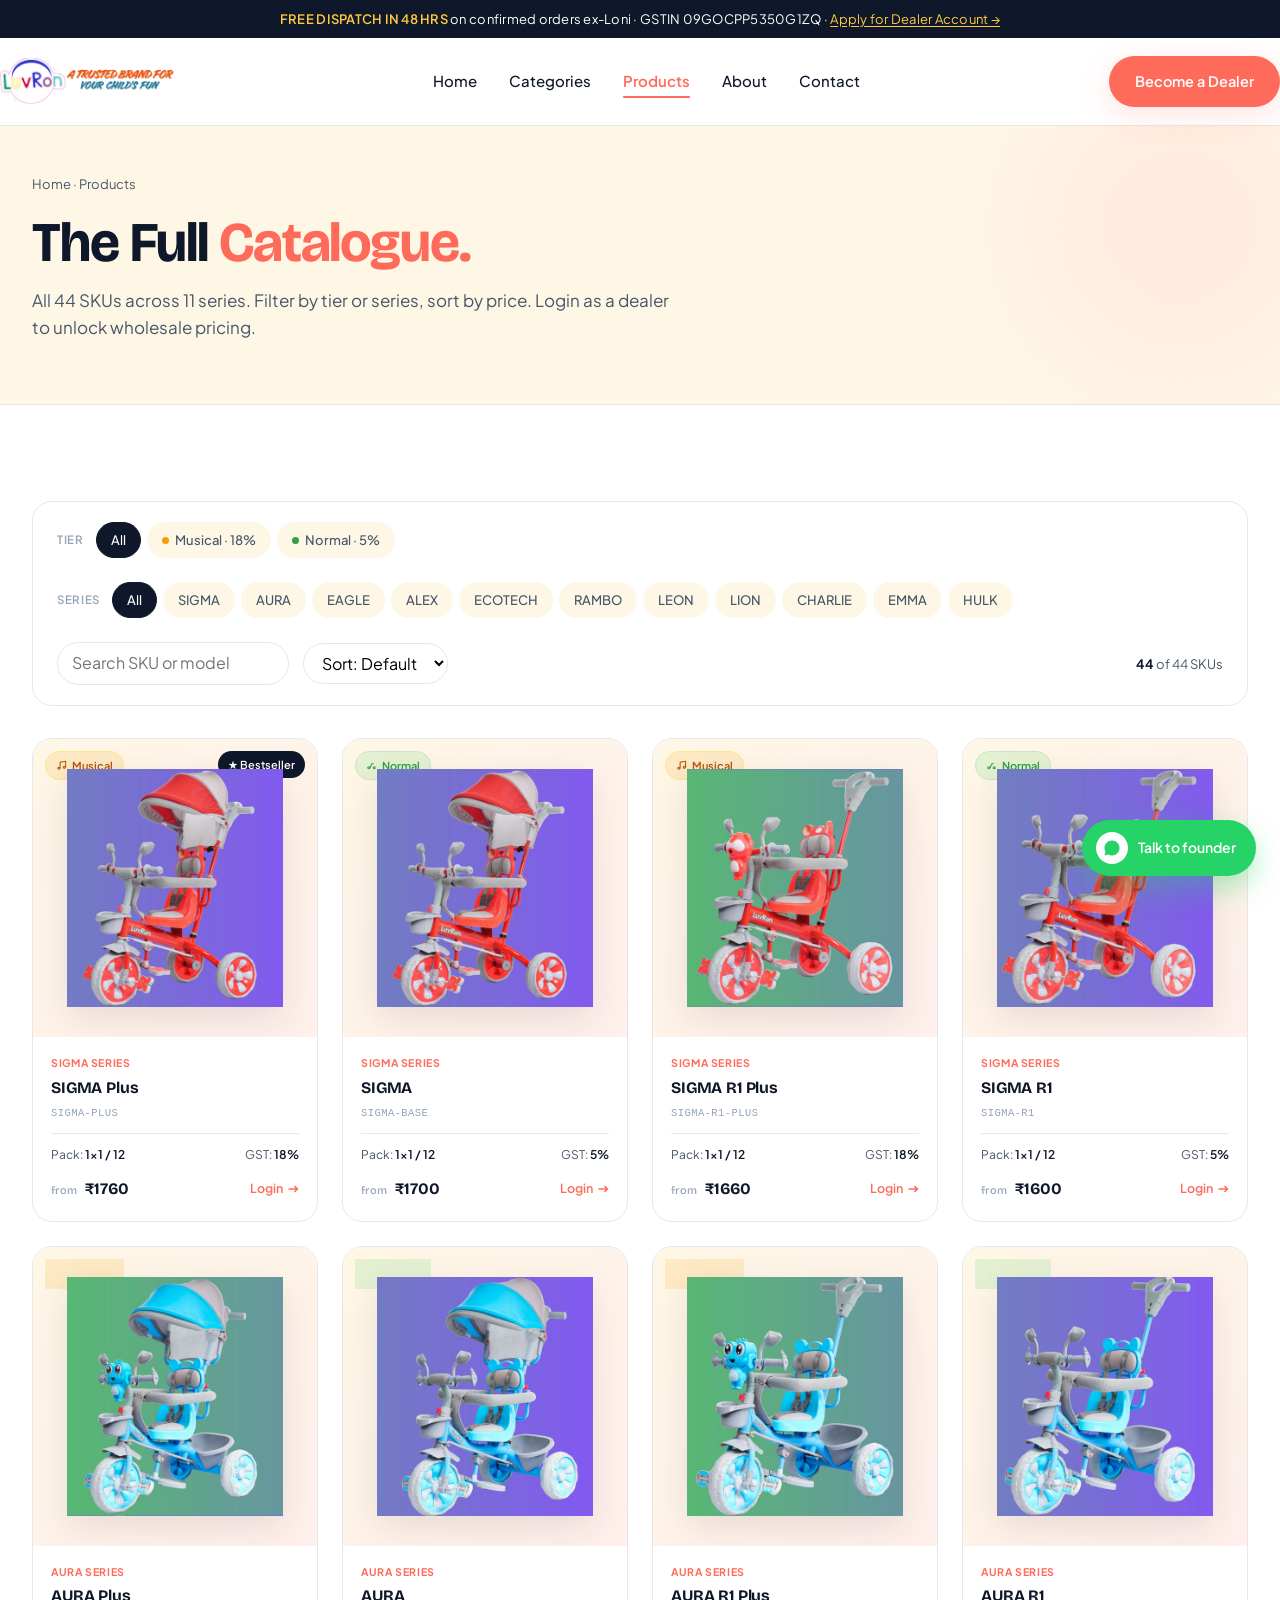
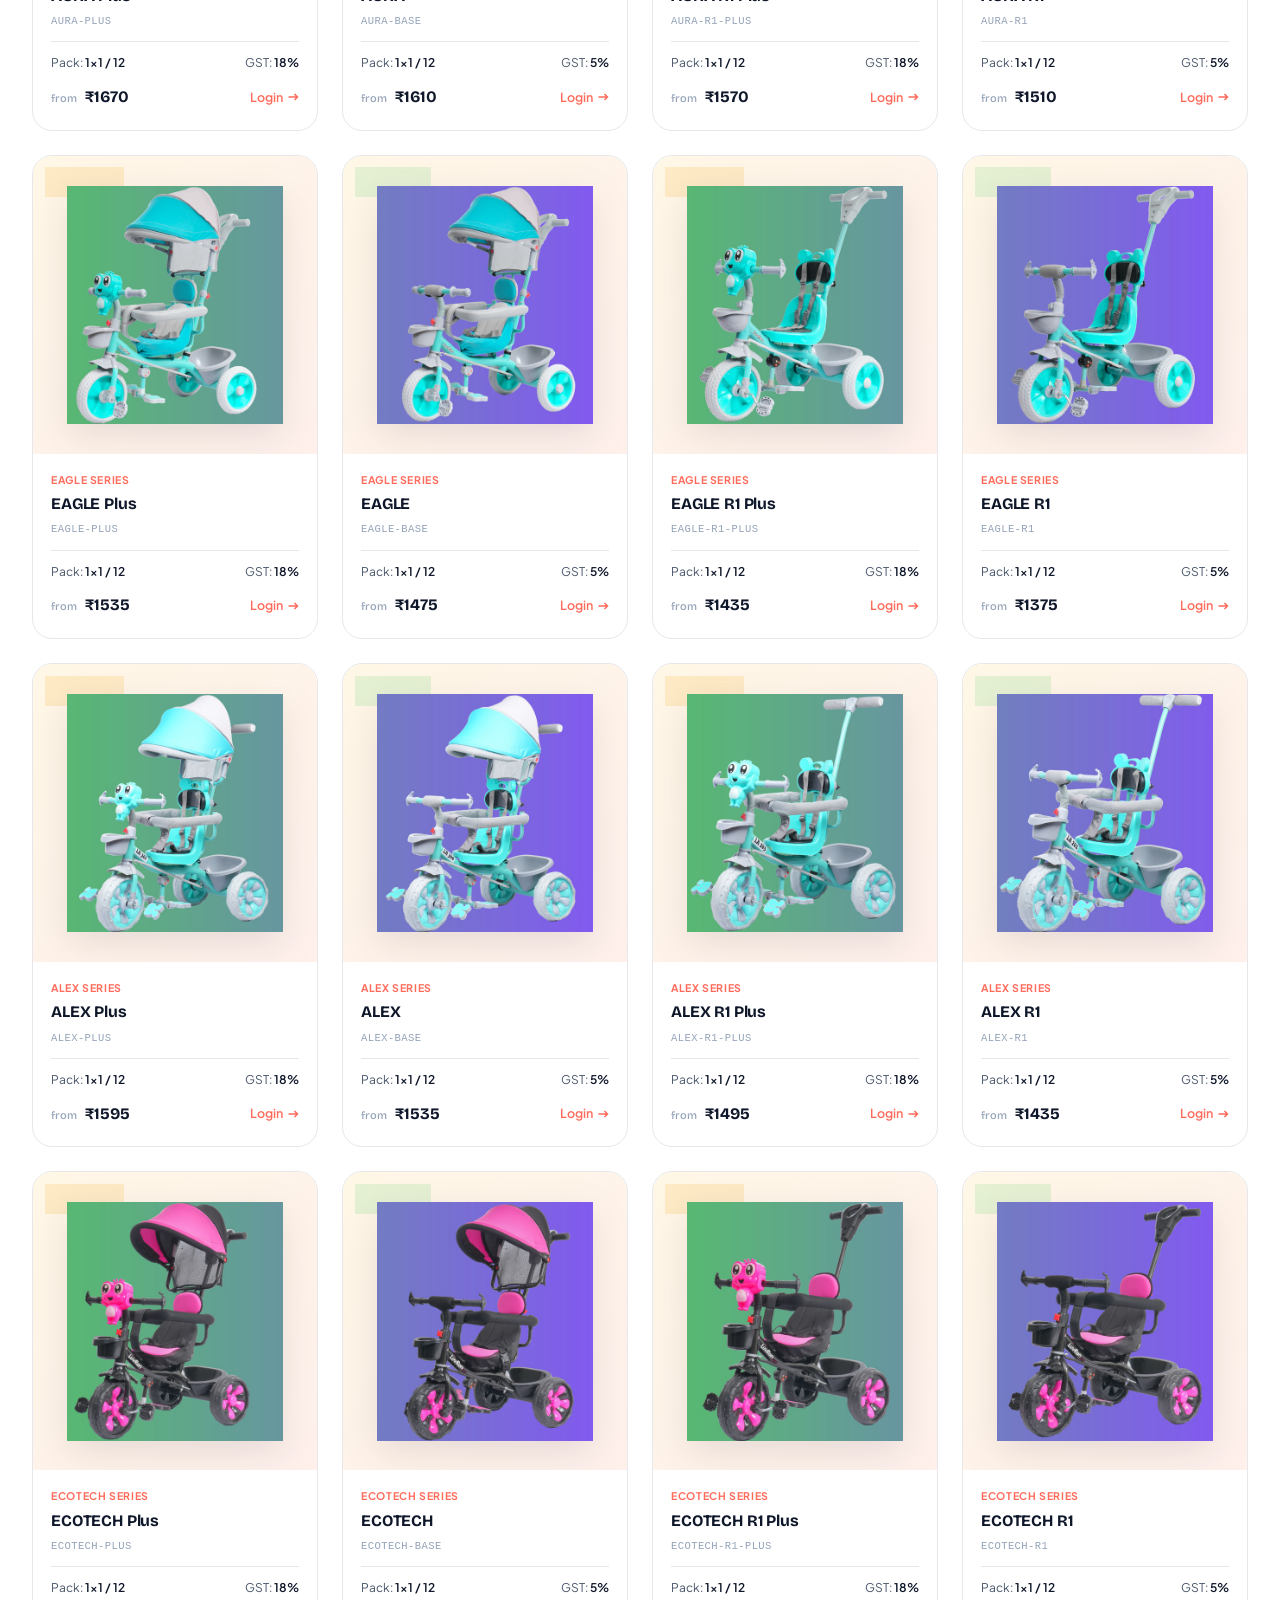
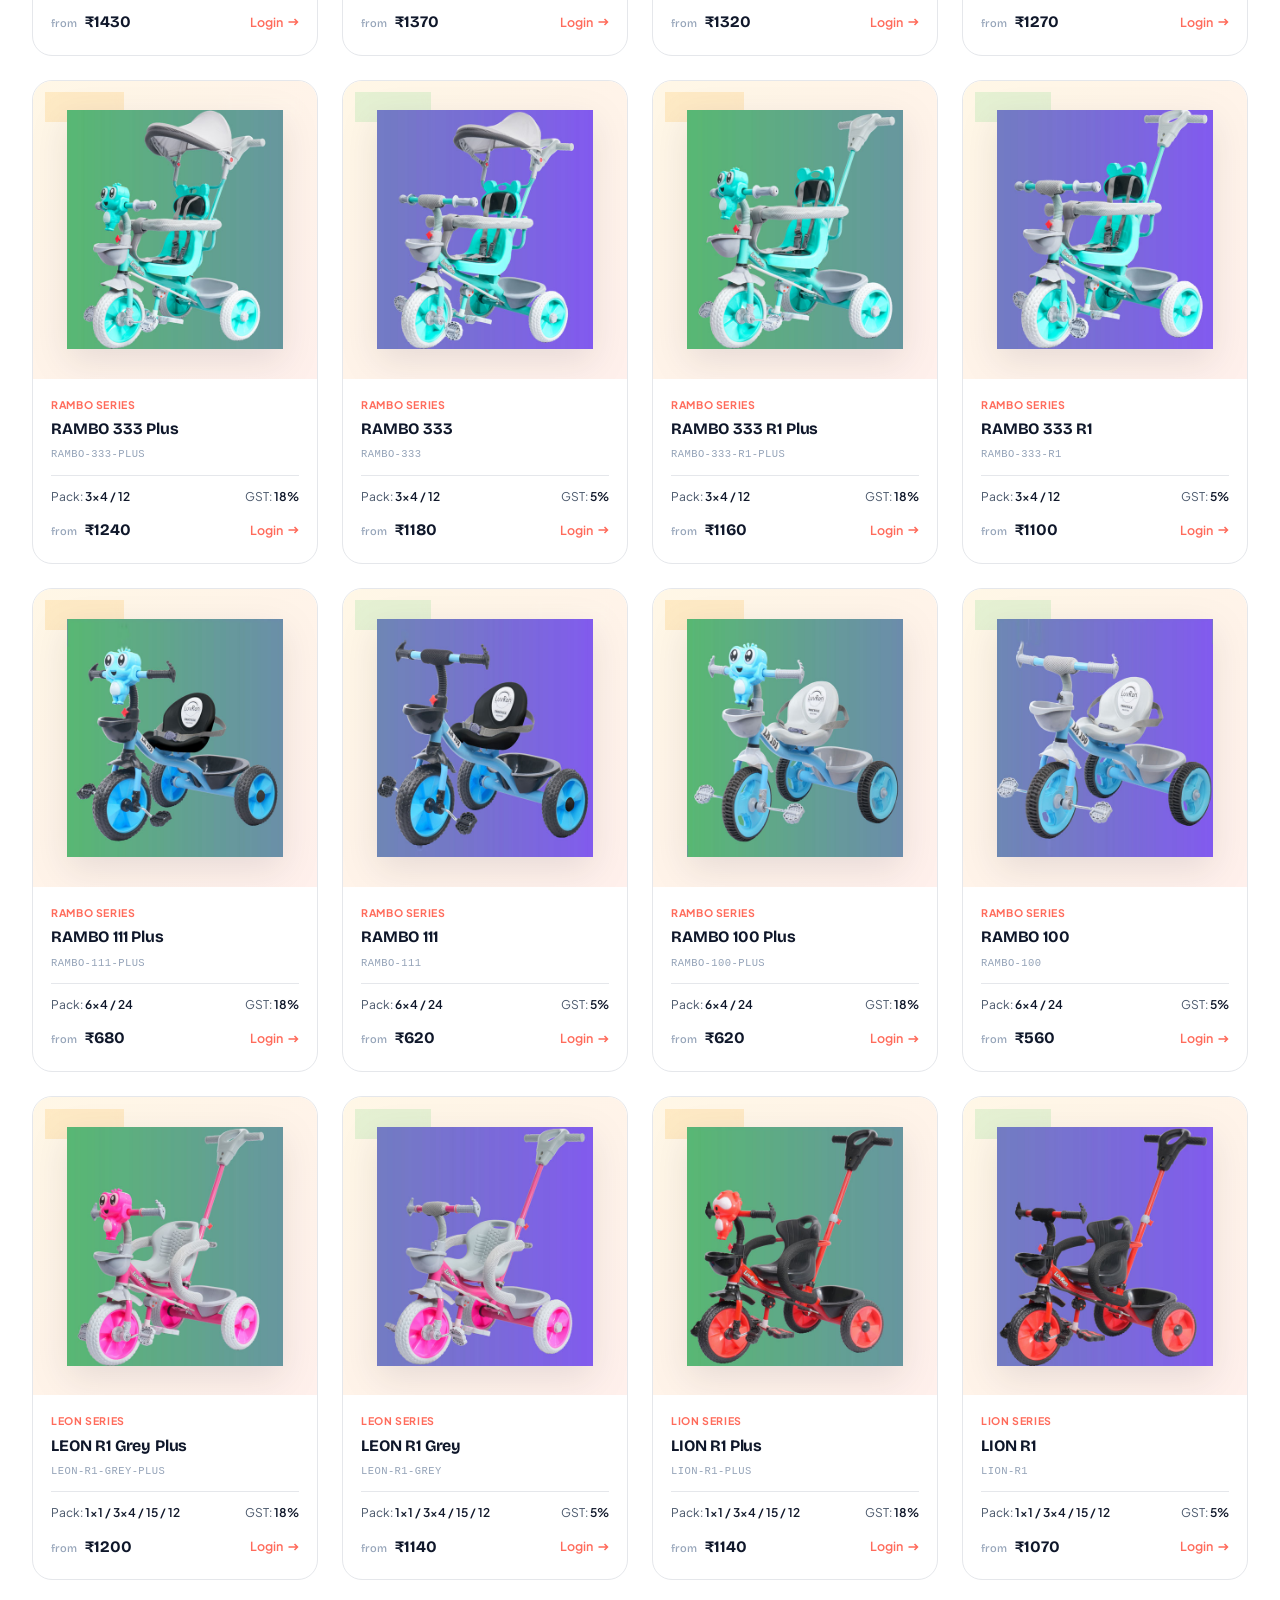
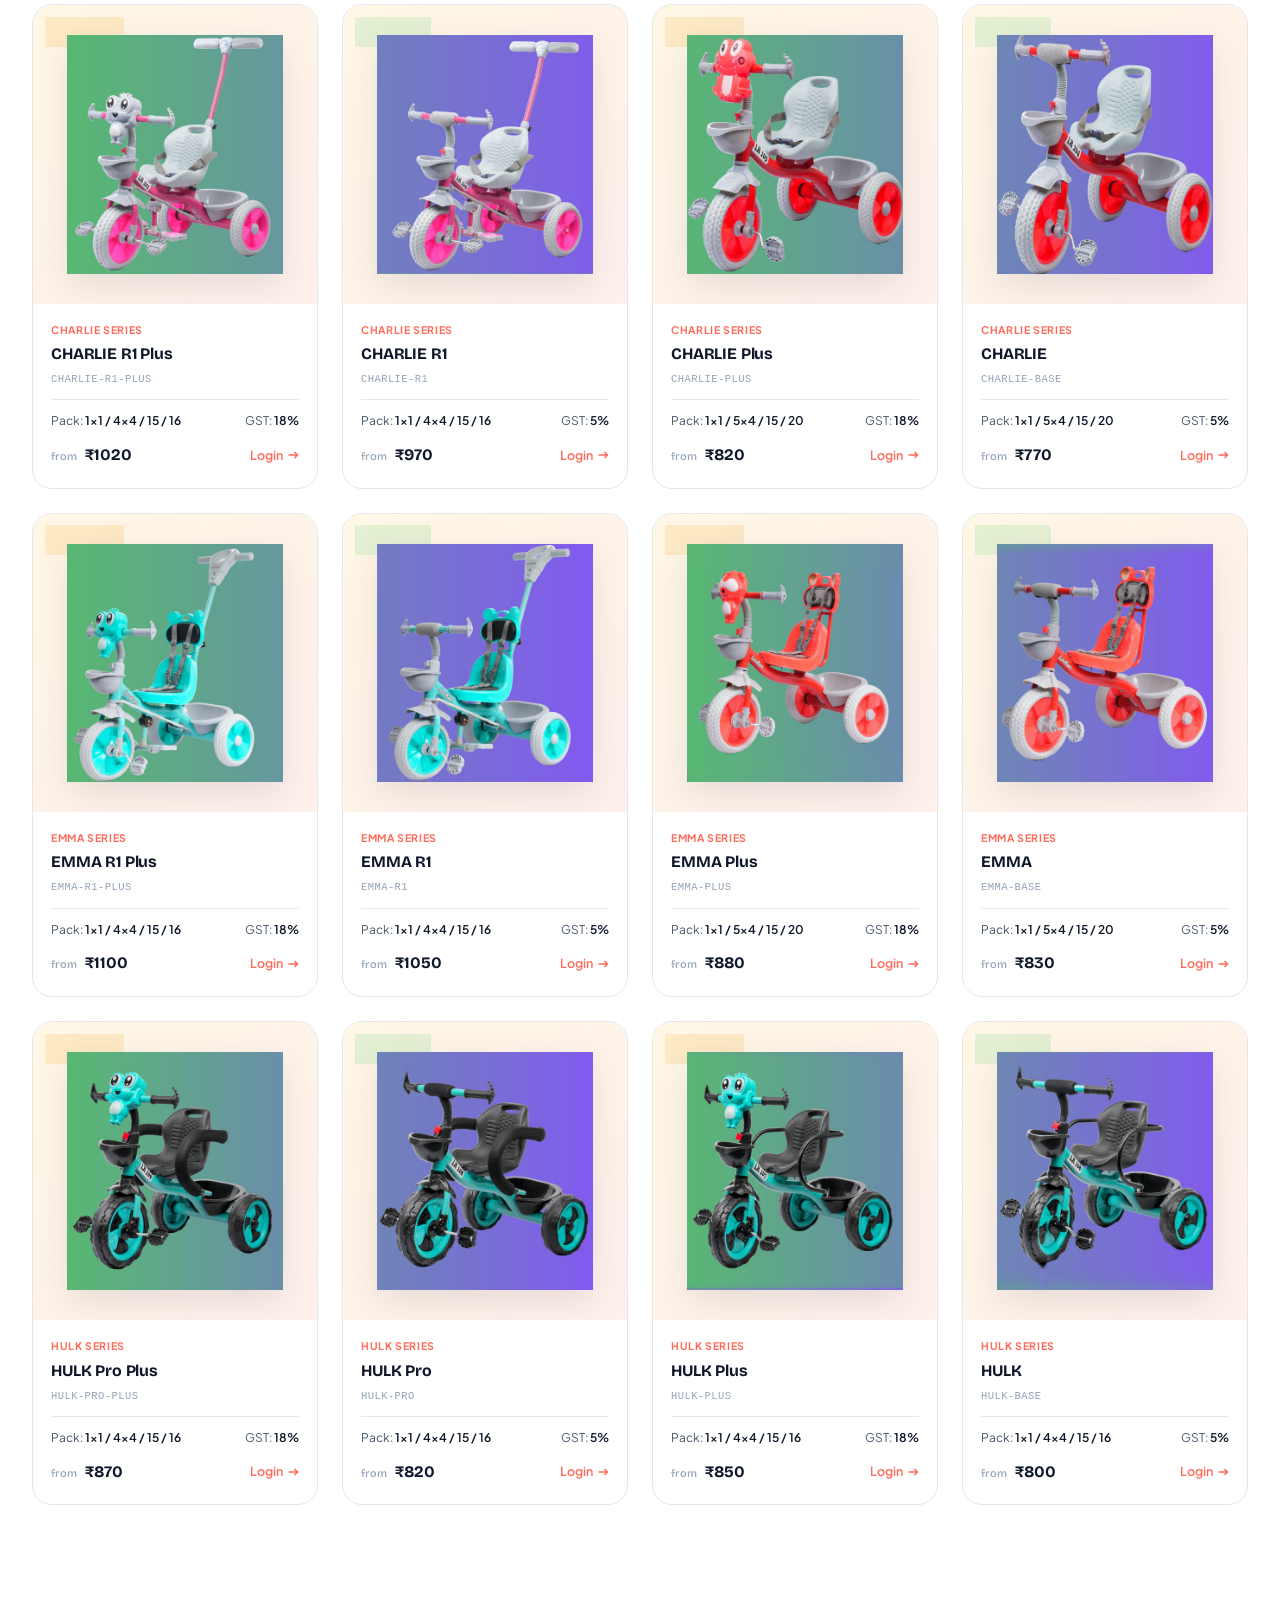
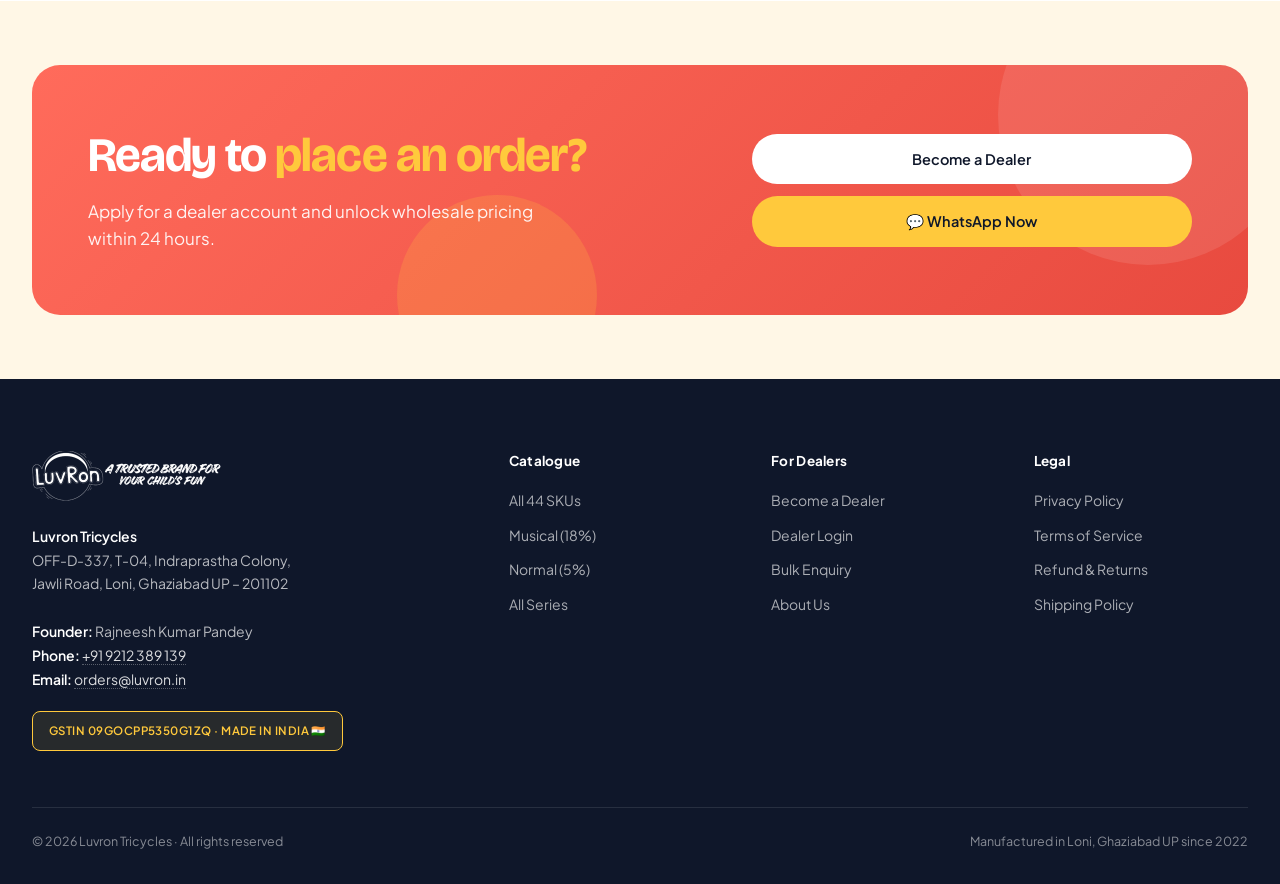
==== docs/products.html @ 491c1505 "Multi-page modern ecommerce redesign inspired by competitor benchmarks - Pivot from editorial trade-" ====
<!DOCTYPE html>
<html lang="en">
<head>
<meta charset="UTF-8">
<meta name="viewport" content="width=device-width, initial-scale=1.0">
<title>Products · 44 SKUs · Luvron Tricycles Wholesale Catalogue</title>
<meta name="description" content="Browse Luvron's full catalogue of 44 kids tricycle SKUs across 11 series. Filter by Musical (18% GST) or Normal (5% GST). MOQ 1 master carton.">
<meta name="theme-color" content="#ff6b5b">
<link rel="icon" type="image/png" href="favicon.png">
<link rel="stylesheet" href="styles.css">
</head>
<body>

<div class="announce">
    <strong>FREE DISPATCH IN 48 HRS</strong> on confirmed orders ex-Loni · GSTIN 09GOCPP5350G1ZQ · <a href="contact.html">Apply for Dealer Account →</a>
</div>

<header class="site-header">
    <div class="wrap header-row">
        <a href="index.html" class="logo-link"><img src="logo.png" alt="LuvRon"></a>
        <nav class="site-nav" id="nav">
            <ul>
                <li><a href="index.html">Home</a></li>
                <li><a href="categories.html">Categories</a></li>
                <li><a href="products.html" class="active">Products</a></li>
                <li><a href="about.html">About</a></li>
                <li><a href="contact.html">Contact</a></li>
            </ul>
        </nav>
        <a href="contact.html" class="btn btn-primary header-cta">Become a Dealer</a>
        <button class="mobile-toggle" aria-label="Menu" id="mobile-toggle-btn">
            <svg viewBox="0 0 16 16" fill="none" stroke="currentColor" stroke-width="2"><path d="M2 4h12M2 8h12M2 12h12"/></svg>
        </button>
    </div>
</header>

<section class="hero-slim">
    <div class="wrap">
        <div class="breadcrumb"><a href="index.html">Home</a> · <span>Products</span></div>
        <h1 class="display">The Full <span class="accent">Catalogue.</span></h1>
        <p class="lead">All 44 SKUs across 11 series. Filter by tier or series, sort by price. Login as a dealer to unlock wholesale pricing.</p>
    </div>
</section>

<section class="section">
    <div class="wrap">
        <div class="filter-bar">
            <div class="filter-group">
                <span class="label">Tier</span>
                <button class="chip" data-tier="all">All</button>
                <button class="chip musical-filter" data-tier="musical"><span class="dot"></span>Musical · 18%</button>
                <button class="chip normal-filter" data-tier="normal"><span class="dot"></span>Normal · 5%</button>
            </div>

            <div class="filter-group">
                <span class="label">Series</span>
                <button class="chip" data-series="all">All</button>
                <button class="chip" data-series="SIGMA">SIGMA</button>
                <button class="chip" data-series="AURA">AURA</button>
                <button class="chip" data-series="EAGLE">EAGLE</button>
                <button class="chip" data-series="ALEX">ALEX</button>
                <button class="chip" data-series="ECOTECH">ECOTECH</button>
                <button class="chip" data-series="RAMBO">RAMBO</button>
                <button class="chip" data-series="LEON">LEON</button>
                <button class="chip" data-series="LION">LION</button>
                <button class="chip" data-series="CHARLIE">CHARLIE</button>
                <button class="chip" data-series="EMMA">EMMA</button>
                <button class="chip" data-series="HULK">HULK</button>
            </div>

            <div class="filter-group" style="gap: 14px;">
                <input type="search" id="search-input" placeholder="Search SKU or model" style="padding: 8px 14px; border: 1.5px solid var(--line); border-radius: 999px; font: inherit; min-width: 200px;">
                <select id="sort-by" style="padding: 8px 14px; border: 1.5px solid var(--line); border-radius: 999px; font: inherit; background: var(--white);">
                    <option value="default">Sort: Default</option>
                    <option value="price-low">Price ↑</option>
                    <option value="price-high">Price ↓</option>
                    <option value="name">Name A–Z</option>
                </select>
            </div>

            <div class="results-info"><strong id="result-count">44</strong> of 44 SKUs</div>
        </div>

        <div class="prod-grid" id="prod-grid"></div>
    </div>
</section>

<section class="section bg-cream compact">
    <div class="wrap">
        <div class="cta-banner">
            <div class="cta-banner-grid">
                <div>
                    <h2 class="display">Ready to <span class="accent">place an order?</span></h2>
                    <p>Apply for a dealer account and unlock wholesale pricing within 24 hours.</p>
                </div>
                <div class="actions">
                    <a href="contact.html" class="btn btn-light">Become a Dealer</a>
                    <a href="https://wa.me/919212389139" class="btn btn-yellow" target="_blank">💬 WhatsApp Now</a>
                </div>
            </div>
        </div>
    </div>
</section>

<footer class="site-footer">
    <div class="wrap">
        <div class="footer-grid">
            <div class="footer-brand">
                <img src="logo.png" alt="LuvRon">
                <p class="nap">
                    <strong>Luvron Tricycles</strong><br>
                    OFF-D-337, T-04, Indraprastha Colony,<br>
                    Jawli Road, Loni, Ghaziabad UP – 201102<br><br>
                    <strong>Founder:</strong> Rajneesh Kumar Pandey<br>
                    <strong>Phone:</strong> <a href="tel:+919212389139">+91 9212 389 139</a><br>
                    <strong>Email:</strong> <a href="mailto:orders@luvron.in">orders@luvron.in</a>
                </p>
                <div class="footer-stamp">GSTIN 09GOCPP5350G1ZQ · MADE IN INDIA 🇮🇳</div>
            </div>
            <div class="footer-col">
                <h4>Catalogue</h4>
                <ul>
                    <li><a href="products.html">All 44 SKUs</a></li>
                    <li><a href="products.html?tier=musical">Musical (18%)</a></li>
                    <li><a href="products.html?tier=normal">Normal (5%)</a></li>
                    <li><a href="categories.html">All Series</a></li>
                </ul>
            </div>
            <div class="footer-col">
                <h4>For Dealers</h4>
                <ul>
                    <li><a href="contact.html">Become a Dealer</a></li>
                    <li><a href="#">Dealer Login</a></li>
                    <li><a href="contact.html">Bulk Enquiry</a></li>
                    <li><a href="about.html">About Us</a></li>
                </ul>
            </div>
            <div class="footer-col">
                <h4>Legal</h4>
                <ul>
                    <li><a href="#">Privacy Policy</a></li>
                    <li><a href="#">Terms of Service</a></li>
                    <li><a href="#">Refund &amp; Returns</a></li>
                    <li><a href="#">Shipping Policy</a></li>
                </ul>
            </div>
        </div>
        <div class="colophon">
            <span>© 2026 Luvron Tricycles · All rights reserved</span>
            <span>Manufactured in Loni, Ghaziabad UP since 2022</span>
        </div>
    </div>
</footer>

<a class="wa-float" href="https://wa.me/919212389139" target="_blank">
    <span class="ico"><svg viewBox="0 0 24 24"><path d="M17.5 14.4c-.3-.1-1.8-.9-2-1-.3-.1-.5-.1-.7.1-.2.3-.8 1-.9 1.2-.2.2-.3.2-.6.1-.3-.1-1.3-.5-2.4-1.5-.9-.8-1.5-1.8-1.7-2-.2-.3 0-.5.1-.6.1-.1.3-.4.5-.5.1-.2.2-.3.3-.5.1-.2 0-.4 0-.5-.1-.1-.7-1.6-.9-2.2-.2-.6-.5-.5-.7-.5h-.6c-.2 0-.5.1-.8.4s-1 1-1 2.5 1.1 2.9 1.2 3.1c.1.2 2.1 3.2 5.1 4.5.7.3 1.3.5 1.7.6.7.2 1.4.2 1.9.1.6-.1 1.8-.7 2-1.4.2-.7.2-1.3.2-1.4-.1-.1-.3-.2-.6-.4zM12 2C6.5 2 2 6.5 2 12c0 1.8.5 3.5 1.3 5L2 22l5-1.3c1.5.8 3.2 1.3 5 1.3 5.5 0 10-4.5 10-10S17.5 2 12 2z"/></svg></span>
    <span class="txt">Talk to founder</span>
</a>

<template id="icon-music">
    <svg viewBox="0 0 24 24" fill="none" stroke="currentColor" stroke-width="2.2" stroke-linecap="round"><path d="M9 18V5l12-2v13"/><circle cx="6" cy="18" r="2.2"/><circle cx="18" cy="16" r="2.2"/></svg>
</template>
<template id="icon-leaf">
    <svg viewBox="0 0 24 24" fill="none" stroke="currentColor" stroke-width="2.2" stroke-linecap="round" stroke-linejoin="round"><circle cx="6" cy="17" r="2.2"/><circle cx="18" cy="17" r="2.2"/><path d="M9 17l4-9h3"/></svg>
</template>
<template id="icon-arr">
    <svg viewBox="0 0 16 16" fill="none" stroke="currentColor" stroke-width="2"><path d="M2 8h12m-4-4l4 4-4 4"/></svg>
</template>

<script src="app.js"></script>

</body>
</html>
---- docs/styles.css ----
/* ============================================================
   LUVRON · Modern kids B2B ecommerce
   Clean whites, bright accent palette inspired by logo letters.
   Multi-page shared stylesheet.
   ============================================================ */

@import url('https://fonts.googleapis.com/css2?family=Bricolage+Grotesque:opsz,wght@12..96,300..800&family=Plus+Jakarta+Sans:wght@400;500;600;700;800&family=Caveat:wght@500;700&display=swap');

:root {
    /* Surfaces */
    --white:        #ffffff;
    --canvas:       #fdfaf6;
    --bg-cream:     #fff7e6;
    --bg-sky:       #eef5ff;
    --bg-mint:      #ecfdf5;
    --bg-peach:     #fff0ec;
    --bg-lavender:  #f3eeff;

    /* Brand — drawn from the multi-color logo letters */
    --coral:        #ff6b5b;
    --coral-deep:   #e84a3f;
    --coral-soft:   #ffd9d3;

    --sunshine:     #ffc93c;
    --sunshine-deep:#e0a91b;
    --sunshine-soft:#ffe9a8;

    --sky:          #4dabf7;
    --sky-deep:     #1c7ed6;
    --sky-soft:     #c7e2fb;

    --mint:         #51cf66;
    --mint-deep:    #2f9e44;
    --mint-soft:    #c3e8c8;

    --plum:         #9775fa;
    --plum-deep:    #7048e8;
    --plum-soft:    #ddd0fa;

    --marigold:     #f59e0b;
    --marigold-deep:#b45309;
    --marigold-soft:#fde68a;

    /* Ink */
    --ink:          #0f172a;
    --ink-soft:     #475569;
    --ink-faint:    #94a3b8;
    --ink-ghost:    #cbd5e1;

    --line:         #e5e7eb;
    --line-soft:    #f1f5f9;

    /* Effects */
    --shadow-1: 0 1px 2px rgba(15, 23, 42, 0.04), 0 2px 6px rgba(15, 23, 42, 0.04);
    --shadow-2: 0 6px 18px rgba(15, 23, 42, 0.06), 0 14px 36px rgba(15, 23, 42, 0.04);
    --shadow-3: 0 18px 48px rgba(15, 23, 42, 0.10), 0 4px 12px rgba(15, 23, 42, 0.06);
    --shadow-glow: 0 8px 30px rgba(255, 107, 91, 0.18);

    --radius-sm: 8px;
    --radius:    12px;
    --radius-lg: 20px;
    --radius-xl: 28px;

    --max-w: 1280px;
    --transition: cubic-bezier(.23, 1, .32, 1);
}

/* Reset */
*, *::before, *::after { box-sizing: border-box; margin: 0; padding: 0; }
html { scroll-behavior: smooth; -webkit-font-smoothing: antialiased; }
body {
    font-family: "Plus Jakarta Sans", -apple-system, BlinkMacSystemFont, sans-serif;
    color: var(--ink);
    background: var(--white);
    line-height: 1.55;
    overflow-x: hidden;
}
img { display: block; max-width: 100%; height: auto; }
a { color: inherit; text-decoration: none; }
button { font: inherit; cursor: pointer; background: none; border: 0; color: inherit; }
ul { list-style: none; }
.display { font-family: "Bricolage Grotesque", "Plus Jakarta Sans", sans-serif; font-variation-settings: "opsz" 96; line-height: 1.05; letter-spacing: -0.025em; }
.hand { font-family: "Caveat", cursive; }

.wrap { max-width: var(--max-w); margin: 0 auto; padding: 0 32px; }
@media (max-width: 720px) { .wrap { padding: 0 20px; } }

/* ============================================================
   ANNOUNCEMENT BAR
   ============================================================ */
.announce {
    background: var(--ink);
    color: var(--white);
    text-align: center;
    padding: 9px 16px;
    font-size: 13px;
    letter-spacing: 0.02em;
}
.announce strong { color: var(--sunshine); font-weight: 600; }
.announce a { color: var(--sunshine); text-decoration: underline; text-underline-offset: 2px; }

/* ============================================================
   HEADER + NAV
   ============================================================ */
.site-header {
    background: var(--white);
    position: sticky;
    top: 0;
    z-index: 50;
    border-bottom: 1px solid var(--line);
}
.header-row {
    display: flex;
    align-items: center;
    justify-content: space-between;
    gap: 32px;
    padding: 18px 0;
}
.logo-link { display: flex; align-items: center; flex-shrink: 0; }
.logo-link img { height: 46px; width: auto; }

.site-nav ul { display: flex; gap: 32px; align-items: center; }
.site-nav a {
    font-size: 15px;
    font-weight: 500;
    color: var(--ink);
    transition: color .2s var(--transition);
    position: relative;
    padding: 6px 0;
}
.site-nav a::after {
    content: "";
    position: absolute;
    left: 0; right: 0; bottom: -2px;
    height: 2px;
    background: var(--coral);
    transform: scaleX(0);
    transform-origin: left;
    transition: transform .25s var(--transition);
    border-radius: 2px;
}
.site-nav a:hover::after, .site-nav a.active::after { transform: scaleX(1); }
.site-nav a:hover { color: var(--coral); }
.site-nav a.active { color: var(--coral); font-weight: 600; }

.btn {
    display: inline-flex;
    align-items: center;
    justify-content: center;
    gap: 8px;
    padding: 12px 24px;
    border-radius: 999px;
    font-weight: 600;
    font-size: 14.5px;
    transition: all .2s var(--transition);
    border: 2px solid transparent;
    white-space: nowrap;
}
.btn-primary {
    background: var(--coral);
    color: var(--white);
    box-shadow: var(--shadow-glow);
}
.btn-primary:hover { background: var(--coral-deep); transform: translateY(-2px); box-shadow: 0 12px 30px rgba(232, 74, 63, 0.28); }
.btn-ghost { background: transparent; color: var(--ink); border-color: var(--ink); }
.btn-ghost:hover { background: var(--ink); color: var(--white); }
.btn-outline-coral { background: transparent; color: var(--coral); border-color: var(--coral); }
.btn-outline-coral:hover { background: var(--coral); color: var(--white); }
.btn-light { background: var(--white); color: var(--ink); }
.btn-light:hover { transform: translateY(-2px); box-shadow: var(--shadow-2); }
.btn-yellow { background: var(--sunshine); color: var(--ink); }
.btn-yellow:hover { background: var(--sunshine-deep); transform: translateY(-2px); }
.btn .arr { width: 16px; height: 16px; transition: transform .2s; }
.btn:hover .arr { transform: translateX(3px); }

.mobile-toggle { display: none; }
@media (max-width: 960px) {
    .site-nav { display: none; }
    .site-nav.open {
        display: block;
        position: absolute;
        top: 100%; left: 0; right: 0;
        background: var(--white);
        box-shadow: var(--shadow-2);
        padding: 24px;
        border-top: 1px solid var(--line);
    }
    .site-nav.open ul { flex-direction: column; align-items: flex-start; gap: 18px; }
    .header-cta { display: none; }
    .mobile-toggle {
        display: inline-flex;
        align-items: center; justify-content: center;
        width: 42px; height: 42px;
        border: 1.5px solid var(--ink);
        border-radius: 50%;
        background: var(--white);
    }
    .mobile-toggle svg { width: 18px; height: 18px; }
}

/* ============================================================
   HERO BLOCKS (used on multiple pages)
   ============================================================ */
.hero {
    position: relative;
    overflow: hidden;
    padding: 80px 0 100px;
}
.hero::before, .hero::after {
    content: "";
    position: absolute;
    border-radius: 50%;
    filter: blur(80px);
    opacity: 0.5;
    pointer-events: none;
}
.hero::before {
    top: -100px; left: -50px;
    width: 400px; height: 400px;
    background: var(--coral-soft);
}
.hero::after {
    bottom: -100px; right: -50px;
    width: 500px; height: 500px;
    background: var(--sky-soft);
}
.hero-grid {
    display: grid;
    grid-template-columns: 1.1fr 0.9fr;
    gap: 64px;
    align-items: center;
    position: relative;
    z-index: 1;
}
.hero-eyebrow {
    display: inline-flex;
    align-items: center;
    gap: 10px;
    padding: 8px 16px;
    background: var(--coral-soft);
    color: var(--coral-deep);
    border-radius: 999px;
    font-size: 12.5px;
    font-weight: 600;
    letter-spacing: 0.02em;
    margin-bottom: 24px;
}
.hero-eyebrow .pulse {
    width: 8px; height: 8px;
    border-radius: 50%;
    background: var(--coral);
    box-shadow: 0 0 0 0 rgba(255, 107, 91, 0.5);
    animation: pulse 2s infinite;
}
@keyframes pulse {
    0%, 100% { box-shadow: 0 0 0 0 rgba(255, 107, 91, 0.5); }
    70% { box-shadow: 0 0 0 8px rgba(255, 107, 91, 0); }
}
.hero h1 {
    font-family: "Bricolage Grotesque", sans-serif;
    font-variation-settings: "opsz" 96;
    font-size: clamp(40px, 6.5vw, 78px);
    line-height: 1.04;
    letter-spacing: -0.025em;
    font-weight: 700;
    margin-bottom: 20px;
    color: var(--ink);
}
.hero h1 .accent { color: var(--coral); position: relative; display: inline-block; }
.hero h1 .accent::after {
    content: "";
    position: absolute;
    left: 0; right: 0; bottom: 4px;
    height: 12px;
    background: var(--sunshine);
    z-index: -1;
    border-radius: 2px;
    opacity: 0.6;
}
.hero h1 .hand {
    color: var(--coral);
    font-weight: 700;
    font-size: 0.85em;
    display: inline-block;
    transform: rotate(-2deg);
}
.hero p.lead {
    font-size: 18px;
    color: var(--ink-soft);
    margin-bottom: 32px;
    max-width: 520px;
    line-height: 1.6;
}
.hero p.lead strong { color: var(--ink); font-weight: 600; }
.hero-actions { display: flex; gap: 12px; flex-wrap: wrap; }

.hero-visual {
    position: relative;
    aspect-ratio: 1;
    background: linear-gradient(135deg, var(--bg-peach) 0%, var(--bg-cream) 100%);
    border-radius: var(--radius-xl);
    overflow: hidden;
    display: flex;
    align-items: center;
    justify-content: center;
}
.hero-visual::before {
    content: "";
    position: absolute;
    inset: 0;
    background-image:
        radial-gradient(circle at 20% 80%, var(--sunshine-soft), transparent 40%),
        radial-gradient(circle at 80% 20%, var(--coral-soft), transparent 40%);
    opacity: 0.7;
}
.hero-visual img {
    max-width: 80%;
    max-height: 80%;
    object-fit: contain;
    position: relative;
    z-index: 1;
    filter: drop-shadow(0 30px 40px rgba(15, 23, 42, 0.15));
    animation: float 6s ease-in-out infinite;
}
@keyframes float {
    0%, 100% { transform: translateY(0) rotate(-1deg); }
    50% { transform: translateY(-12px) rotate(1deg); }
}

/* Floating product info chip (e.g. on hero) */
.product-chip {
    position: absolute;
    background: var(--white);
    box-shadow: var(--shadow-2);
    padding: 12px 16px;
    border-radius: var(--radius);
    z-index: 2;
    display: flex;
    align-items: center;
    gap: 10px;
    font-size: 13px;
    font-weight: 600;
    color: var(--ink);
}
.product-chip .ico {
    width: 36px; height: 36px;
    border-radius: 50%;
    display: inline-flex;
    align-items: center;
    justify-content: center;
}
.product-chip .ico svg { width: 18px; height: 18px; }
.product-chip.tl { top: 20px; left: 20px; transform: rotate(-3deg); }
.product-chip.br { bottom: 20px; right: 20px; transform: rotate(2deg); }
.product-chip.tr { top: 20px; right: 20px; }
.product-chip.bl { bottom: 20px; left: 20px; }

@media (max-width: 980px) {
    .hero-grid { grid-template-columns: 1fr; gap: 40px; }
    .hero { padding: 56px 0 72px; }
}

/* Slim hero (used on inner pages) */
.hero-slim {
    padding: 48px 0 64px;
    background: var(--bg-cream);
    position: relative;
    overflow: hidden;
    border-bottom: 1px solid var(--line);
}
.hero-slim::before {
    content: "";
    position: absolute;
    top: -50px; right: -50px;
    width: 300px; height: 300px;
    background: var(--coral-soft);
    border-radius: 50%;
    filter: blur(60px);
    opacity: 0.4;
}
.hero-slim .breadcrumb {
    font-size: 13px;
    color: var(--ink-soft);
    margin-bottom: 18px;
}
.hero-slim .breadcrumb a:hover { color: var(--coral); }
.hero-slim h1 {
    font-family: "Bricolage Grotesque", sans-serif;
    font-variation-settings: "opsz" 96;
    font-size: clamp(36px, 5vw, 56px);
    font-weight: 700;
    line-height: 1.1;
    margin-bottom: 14px;
    color: var(--ink);
    letter-spacing: -0.02em;
}
.hero-slim h1 .accent { color: var(--coral); }
.hero-slim p.lead {
    font-size: 17px;
    color: var(--ink-soft);
    max-width: 640px;
}

/* ============================================================
   SECTIONS
   ============================================================ */
.section { padding: 96px 0; position: relative; }
.section.compact { padding: 64px 0; }
.section.bg-cream { background: var(--bg-cream); }
.section.bg-sky { background: var(--bg-sky); }
.section.bg-mint { background: var(--bg-mint); }
.section.bg-peach { background: var(--bg-peach); }
.section.bg-canvas { background: var(--canvas); }
.section.bg-ink { background: var(--ink); color: var(--white); }

.section-head {
    text-align: center;
    max-width: 720px;
    margin: 0 auto 56px;
}
.section-head .label {
    display: inline-block;
    color: var(--coral);
    font-size: 13px;
    font-weight: 600;
    letter-spacing: 0.06em;
    text-transform: uppercase;
    margin-bottom: 12px;
}
.section-head h2 {
    font-family: "Bricolage Grotesque", sans-serif;
    font-variation-settings: "opsz" 96;
    font-size: clamp(32px, 4.5vw, 48px);
    line-height: 1.1;
    letter-spacing: -0.02em;
    font-weight: 700;
    margin-bottom: 14px;
}
.section-head h2 .accent { color: var(--coral); }
.section-head p {
    font-size: 17px;
    color: var(--ink-soft);
    line-height: 1.55;
}
.section.bg-ink .section-head h2 { color: var(--white); }
.section.bg-ink .section-head p { color: rgba(255, 255, 255, 0.7); }
.section.bg-ink .section-head .label { color: var(--sunshine); }

/* ============================================================
   CATEGORY GRID — colourful per-series cards
   ============================================================ */
.cat-grid {
    display: grid;
    grid-template-columns: repeat(4, 1fr);
    gap: 18px;
}
.cat-card {
    border-radius: var(--radius-lg);
    padding: 28px 22px;
    text-align: center;
    position: relative;
    overflow: hidden;
    transition: transform .25s var(--transition), box-shadow .25s var(--transition);
    cursor: pointer;
    aspect-ratio: 1;
    display: flex;
    flex-direction: column;
    justify-content: space-between;
}
.cat-card:hover { transform: translateY(-6px); box-shadow: var(--shadow-2); }
.cat-card .img-wrap {
    flex: 1;
    display: flex;
    align-items: center;
    justify-content: center;
    padding: 12px;
}
.cat-card img {
    max-width: 100%;
    max-height: 100%;
    object-fit: contain;
    transition: transform .35s var(--transition);
    filter: drop-shadow(0 8px 16px rgba(15, 23, 42, 0.08));
}
.cat-card:hover img { transform: scale(1.06) rotate(-2deg); }
.cat-card h3 {
    font-family: "Bricolage Grotesque", sans-serif;
    font-variation-settings: "opsz" 24;
    font-size: 22px;
    font-weight: 700;
    color: var(--ink);
    margin-bottom: 4px;
    letter-spacing: -0.01em;
}
.cat-card p {
    font-size: 12.5px;
    color: var(--ink-soft);
    font-weight: 500;
}

/* Color variants per series */
.cat-card.c-coral    { background: var(--bg-peach); }
.cat-card.c-sky      { background: var(--bg-sky); }
.cat-card.c-mint     { background: var(--bg-mint); }
.cat-card.c-cream    { background: var(--bg-cream); }
.cat-card.c-lavender { background: var(--bg-lavender); }

@media (max-width: 980px) { .cat-grid { grid-template-columns: repeat(3, 1fr); } }
@media (max-width: 720px) { .cat-grid { grid-template-columns: repeat(2, 1fr); } }

/* ============================================================
   PRODUCT GRID
   ============================================================ */
.prod-grid {
    display: grid;
    grid-template-columns: repeat(4, 1fr);
    gap: 24px;
}
.prod-card {
    background: var(--white);
    border-radius: var(--radius-lg);
    overflow: hidden;
    border: 1px solid var(--line);
    transition: transform .25s var(--transition), box-shadow .25s var(--transition), border-color .25s;
    display: flex;
    flex-direction: column;
}
.prod-card:hover {
    transform: translateY(-4px);
    box-shadow: var(--shadow-2);
    border-color: var(--coral-soft);
}
.prod-card .img-wrap {
    aspect-ratio: 1 / 1.05;
    background: linear-gradient(135deg, var(--bg-cream) 0%, var(--bg-peach) 100%);
    position: relative;
    display: flex;
    align-items: center;
    justify-content: center;
    overflow: hidden;
}
.prod-card .img-wrap img {
    max-width: 80%;
    max-height: 80%;
    object-fit: contain;
    transition: transform .35s var(--transition);
    filter: drop-shadow(0 12px 18px rgba(15, 23, 42, 0.1));
}
.prod-card:hover .img-wrap img { transform: scale(1.06) rotate(-2deg); }

.prod-card .badge {
    position: absolute;
    top: 12px;
    padding: 5px 10px;
    border-radius: 999px;
    font-size: 11px;
    font-weight: 600;
    display: inline-flex;
    align-items: center;
    gap: 5px;
    backdrop-filter: blur(6px);
}
.prod-card .badge.musical {
    left: 12px;
    background: rgba(245, 158, 11, 0.15);
    color: var(--marigold-deep);
    border: 1px solid var(--marigold-soft);
}
.prod-card .badge.normal {
    left: 12px;
    background: rgba(81, 207, 102, 0.15);
    color: var(--mint-deep);
    border: 1px solid var(--mint-soft);
}
.prod-card .badge svg { width: 11px; height: 11px; }
.prod-card .badge.bestseller {
    right: 12px;
    background: var(--ink);
    color: var(--white);
}

.prod-card .body { padding: 18px 18px 20px; flex: 1; display: flex; flex-direction: column; }
.prod-card .series-pill {
    display: inline-block;
    font-size: 10.5px;
    font-weight: 700;
    letter-spacing: 0.06em;
    color: var(--coral);
    text-transform: uppercase;
    margin-bottom: 6px;
}
.prod-card h3 {
    font-family: "Bricolage Grotesque", sans-serif;
    font-variation-settings: "opsz" 24;
    font-size: 16px;
    color: var(--ink);
    line-height: 1.2;
    letter-spacing: -0.01em;
    font-weight: 700;
    margin-bottom: 8px;
    flex: 1;
}
.prod-card .sku {
    font-family: "SFMono-Regular", "Consolas", monospace;
    font-size: 10.5px;
    color: var(--ink-faint);
    letter-spacing: 0.04em;
    margin-bottom: 12px;
}
.prod-card .meta {
    display: flex;
    justify-content: space-between;
    font-size: 12px;
    color: var(--ink-soft);
    border-top: 1px solid var(--line);
    padding-top: 12px;
    margin-bottom: 12px;
}
.prod-card .meta strong { color: var(--ink); font-weight: 600; }
.prod-card .price-wrap {
    display: flex;
    justify-content: space-between;
    align-items: center;
    margin-top: auto;
}
.prod-card .price-wrap .price {
    font-family: "Bricolage Grotesque", sans-serif;
    font-weight: 700;
    color: var(--ink);
    font-size: 16px;
}
.prod-card .price-wrap .price .from {
    font-size: 11px;
    color: var(--ink-faint);
    font-weight: 500;
    margin-right: 4px;
}
.prod-card .quote-link {
    font-size: 12.5px;
    color: var(--coral);
    font-weight: 600;
    display: inline-flex;
    align-items: center;
    gap: 4px;
}
.prod-card .quote-link svg { width: 12px; height: 12px; }

@media (max-width: 1100px) { .prod-grid { grid-template-columns: repeat(3, 1fr); } }
@media (max-width: 720px) { .prod-grid { grid-template-columns: repeat(2, 1fr); gap: 14px; } .prod-card .body { padding: 14px; } }

/* ============================================================
   FEATURE GRID — Why Luvron etc.
   ============================================================ */
.feature-grid {
    display: grid;
    grid-template-columns: repeat(3, 1fr);
    gap: 28px;
}
.feature-card {
    background: var(--white);
    border-radius: var(--radius-lg);
    padding: 32px 28px;
    border: 1px solid var(--line);
    transition: transform .25s var(--transition), border-color .25s;
}
.feature-card:hover { transform: translateY(-4px); border-color: var(--coral-soft); box-shadow: var(--shadow-2); }
.feature-card .ico {
    width: 56px; height: 56px;
    border-radius: var(--radius);
    display: inline-flex;
    align-items: center;
    justify-content: center;
    margin-bottom: 20px;
}
.feature-card .ico.coral { background: var(--bg-peach); color: var(--coral-deep); }
.feature-card .ico.sky { background: var(--bg-sky); color: var(--sky-deep); }
.feature-card .ico.mint { background: var(--bg-mint); color: var(--mint-deep); }
.feature-card .ico.sunshine { background: var(--bg-cream); color: var(--marigold-deep); }
.feature-card .ico.plum { background: var(--bg-lavender); color: var(--plum-deep); }
.feature-card .ico svg { width: 28px; height: 28px; }
.feature-card h3 {
    font-family: "Bricolage Grotesque", sans-serif;
    font-variation-settings: "opsz" 24;
    font-size: 20px;
    font-weight: 700;
    margin-bottom: 10px;
    letter-spacing: -0.01em;
}
.feature-card p { font-size: 14.5px; color: var(--ink-soft); line-height: 1.55; }

@media (max-width: 980px) { .feature-grid { grid-template-columns: repeat(2, 1fr); } }
@media (max-width: 600px) { .feature-grid { grid-template-columns: 1fr; } }

/* ============================================================
   STATS BAND
   ============================================================ */
.stats-band {
    display: grid;
    grid-template-columns: repeat(4, 1fr);
    gap: 0;
    background: var(--white);
    border-radius: var(--radius-lg);
    overflow: hidden;
    border: 1px solid var(--line);
}
.stats-band .stat-cell { padding: 28px 24px; border-right: 1px solid var(--line); text-align: center; }
.stats-band .stat-cell:last-child { border-right: 0; }
.stats-band .num {
    font-family: "Bricolage Grotesque", sans-serif;
    font-variation-settings: "opsz" 96;
    font-size: 44px;
    line-height: 1;
    font-weight: 700;
    color: var(--ink);
    margin-bottom: 6px;
    letter-spacing: -0.02em;
}
.stats-band .num em { color: var(--coral); font-style: normal; }
.stats-band .label {
    font-size: 12.5px;
    color: var(--ink-soft);
    font-weight: 500;
    letter-spacing: 0.04em;
    text-transform: uppercase;
}
@media (max-width: 720px) {
    .stats-band { grid-template-columns: repeat(2, 1fr); }
    .stats-band .stat-cell { border-bottom: 1px solid var(--line); }
    .stats-band .stat-cell:nth-child(odd) { border-right: 1px solid var(--line); }
    .stats-band .stat-cell:nth-child(even) { border-right: 0; }
    .stats-band .stat-cell:nth-child(n+3) { border-bottom: 0; }
}

/* ============================================================
   TIER CARDS — Musical vs Normal
   ============================================================ */
.tier-grid {
    display: grid;
    grid-template-columns: repeat(2, 1fr);
    gap: 28px;
}
.tier-card {
    border-radius: var(--radius-lg);
    padding: 36px 32px;
    position: relative;
    overflow: hidden;
}
.tier-card.musical { background: linear-gradient(135deg, var(--bg-cream) 0%, #fff5d3 100%); }
.tier-card.normal  { background: linear-gradient(135deg, var(--bg-mint) 0%, #d4f4d8 100%); }
.tier-card .marker {
    display: inline-flex;
    align-items: center;
    gap: 10px;
    padding: 6px 14px;
    border-radius: 999px;
    font-size: 12.5px;
    font-weight: 600;
    background: var(--white);
    margin-bottom: 18px;
}
.tier-card.musical .marker { color: var(--marigold-deep); }
.tier-card.normal  .marker { color: var(--mint-deep); }
.tier-card .marker svg { width: 14px; height: 14px; }
.tier-card h3 {
    font-family: "Bricolage Grotesque", sans-serif;
    font-variation-settings: "opsz" 96;
    font-size: 40px;
    font-weight: 700;
    color: var(--ink);
    line-height: 1.05;
    letter-spacing: -0.02em;
    margin-bottom: 8px;
}
.tier-card .price-range {
    font-family: "Bricolage Grotesque", sans-serif;
    font-size: 22px;
    font-weight: 600;
    color: var(--ink-soft);
    margin-bottom: 24px;
}
.tier-card ul li {
    display: flex;
    gap: 12px;
    align-items: flex-start;
    padding: 10px 0;
    font-size: 14.5px;
    color: var(--ink-soft);
    border-top: 1px solid rgba(15, 23, 42, 0.06);
}
.tier-card ul li:first-child { border-top: 0; }
.tier-card ul li strong { color: var(--ink); font-weight: 600; }
.tier-card ul li .check {
    flex-shrink: 0;
    width: 20px; height: 20px;
    border-radius: 50%;
    background: var(--white);
    color: var(--ink);
    display: inline-flex;
    align-items: center;
    justify-content: center;
    margin-top: 2px;
}
.tier-card.musical ul li .check { color: var(--marigold-deep); }
.tier-card.normal  ul li .check { color: var(--mint-deep); }
.tier-card ul li .check svg { width: 11px; height: 11px; }
.tier-card .hsn-line {
    margin-top: 20px;
    padding-top: 20px;
    border-top: 1px solid rgba(15, 23, 42, 0.08);
    font-size: 12.5px;
    color: var(--ink-soft);
}
.tier-card .hsn-line code {
    font-family: "SFMono-Regular", "Consolas", monospace;
    background: var(--white);
    padding: 2px 8px;
    border-radius: 4px;
    font-size: 11.5px;
}
@media (max-width: 720px) {
    .tier-grid { grid-template-columns: 1fr; gap: 16px; }
    .tier-card { padding: 28px 24px; }
    .tier-card h3 { font-size: 32px; }
}

/* ============================================================
   TESTIMONIALS
   ============================================================ */
.testimonial-grid {
    display: grid;
    grid-template-columns: repeat(2, 1fr);
    gap: 24px;
}
.testimonial {
    background: var(--white);
    border-radius: var(--radius-lg);
    padding: 32px 28px;
    border: 1px solid var(--line);
    position: relative;
    transition: transform .25s var(--transition);
}
.testimonial:hover { transform: translateY(-3px); box-shadow: var(--shadow-2); }
.testimonial .stars {
    display: inline-flex;
    gap: 2px;
    margin-bottom: 16px;
    color: var(--marigold);
}
.testimonial .stars svg { width: 16px; height: 16px; fill: currentColor; }
.testimonial p.quote {
    font-size: 16px;
    line-height: 1.6;
    color: var(--ink);
    margin-bottom: 22px;
}
.testimonial .who {
    display: flex;
    align-items: center;
    gap: 14px;
    padding-top: 18px;
    border-top: 1px solid var(--line);
}
.testimonial .who img {
    width: 50px; height: 50px;
    border-radius: 50%;
    object-fit: cover;
    border: 2px solid var(--bg-peach);
}
.testimonial .who strong { display: block; font-size: 15px; font-weight: 700; color: var(--ink); }
.testimonial .who small {
    font-size: 12.5px; color: var(--ink-soft); font-weight: 500;
}
@media (max-width: 720px) { .testimonial-grid { grid-template-columns: 1fr; } }

/* ============================================================
   CTA BANNERS
   ============================================================ */
.cta-banner {
    border-radius: var(--radius-xl);
    padding: 64px 56px;
    background: linear-gradient(135deg, var(--coral) 0%, var(--coral-deep) 100%);
    color: var(--white);
    position: relative;
    overflow: hidden;
}
.cta-banner::before, .cta-banner::after {
    content: "";
    position: absolute;
    border-radius: 50%;
    background: rgba(255, 255, 255, 0.1);
}
.cta-banner::before { top: -100px; right: -50px; width: 300px; height: 300px; }
.cta-banner::after { bottom: -80px; left: 30%; width: 200px; height: 200px; background: rgba(255, 201, 60, 0.2); }
.cta-banner-grid {
    display: grid;
    grid-template-columns: 1.4fr 1fr;
    gap: 48px;
    align-items: center;
    position: relative;
    z-index: 1;
}
.cta-banner h2 {
    font-family: "Bricolage Grotesque", sans-serif;
    font-variation-settings: "opsz" 96;
    font-size: clamp(32px, 4.5vw, 48px);
    line-height: 1.1;
    font-weight: 700;
    letter-spacing: -0.02em;
    margin-bottom: 16px;
}
.cta-banner h2 .accent { color: var(--sunshine); }
.cta-banner p { font-size: 17px; opacity: 0.92; max-width: 480px; }
.cta-banner .actions { display: flex; flex-direction: column; gap: 12px; }
.cta-banner .actions .btn { justify-content: center; }
.cta-banner .actions small { color: rgba(255, 255, 255, 0.7); font-size: 12.5px; text-align: center; margin-top: 4px; }
@media (max-width: 720px) {
    .cta-banner { padding: 40px 28px; }
    .cta-banner-grid { grid-template-columns: 1fr; gap: 24px; }
}

/* ============================================================
   FOOTER
   ============================================================ */
.site-footer {
    background: var(--ink);
    color: rgba(255, 255, 255, 0.7);
    padding: 72px 0 32px;
}
.footer-grid {
    display: grid;
    grid-template-columns: 2fr 1fr 1fr 1fr;
    gap: 48px;
    margin-bottom: 56px;
}
.footer-brand img { height: 50px; margin-bottom: 24px; filter: brightness(0) invert(1); }
.footer-brand .nap { font-size: 14px; line-height: 1.7; margin-bottom: 20px; max-width: 340px; }
.footer-brand .nap strong { color: var(--white); font-weight: 600; }
.footer-brand .nap a { color: rgba(255, 255, 255, 0.85); border-bottom: 1px dotted rgba(255, 255, 255, 0.3); }
.footer-brand .nap a:hover { color: var(--sunshine); border-color: var(--sunshine); }
.footer-stamp {
    display: inline-flex;
    align-items: center;
    gap: 10px;
    padding: 10px 16px;
    background: rgba(255, 201, 60, 0.1);
    border: 1.5px solid var(--sunshine);
    border-radius: var(--radius-sm);
    color: var(--sunshine);
    font-size: 11.5px;
    font-weight: 600;
    letter-spacing: 0.04em;
}
.footer-col h4 {
    font-size: 13.5px;
    color: var(--white);
    font-weight: 700;
    margin-bottom: 16px;
    letter-spacing: 0.02em;
}
.footer-col li { margin-bottom: 10px; }
.footer-col a {
    font-size: 14px;
    color: rgba(255, 255, 255, 0.65);
    transition: color .15s;
}
.footer-col a:hover { color: var(--coral); }
.footer-social {
    display: flex;
    gap: 10px;
    margin-top: 12px;
}
.footer-social a {
    width: 36px; height: 36px;
    border-radius: 50%;
    background: rgba(255, 255, 255, 0.06);
    display: inline-flex;
    align-items: center;
    justify-content: center;
    transition: background .2s;
}
.footer-social a:hover { background: var(--coral); }
.footer-social svg { width: 16px; height: 16px; fill: var(--white); }

.colophon {
    border-top: 1px solid rgba(255, 255, 255, 0.1);
    padding-top: 24px;
    display: flex;
    justify-content: space-between;
    flex-wrap: wrap;
    gap: 16px;
    font-size: 12.5px;
    color: rgba(255, 255, 255, 0.5);
}
.colophon a { color: rgba(255, 255, 255, 0.5); }
.colophon a:hover { color: var(--sunshine); }

@media (max-width: 880px) {
    .footer-grid { grid-template-columns: 1fr 1fr; gap: 32px; }
    .footer-brand { grid-column: 1 / -1; }
}
@media (max-width: 480px) {
    .footer-grid { grid-template-columns: 1fr; }
}

/* ============================================================
   FILTER UI (used on products page)
   ============================================================ */
.filter-bar {
    background: var(--white);
    border: 1px solid var(--line);
    border-radius: var(--radius-lg);
    padding: 20px 24px;
    margin-bottom: 32px;
    display: flex;
    flex-wrap: wrap;
    gap: 24px;
    align-items: center;
    justify-content: space-between;
}
.filter-group { display: flex; align-items: center; flex-wrap: wrap; gap: 6px; }
.filter-group .label {
    font-size: 11.5px;
    font-weight: 600;
    color: var(--ink-faint);
    text-transform: uppercase;
    letter-spacing: 0.06em;
    margin-right: 6px;
}
.chip {
    padding: 7px 14px;
    border-radius: 999px;
    font-size: 13px;
    font-weight: 500;
    color: var(--ink-soft);
    background: var(--bg-cream);
    border: 1.5px solid transparent;
    transition: all .15s;
    display: inline-flex;
    align-items: center;
    gap: 6px;
}
.chip:hover { color: var(--ink); background: var(--bg-peach); }
.chip.active { background: var(--ink); color: var(--white); border-color: var(--ink); }
.chip .dot { width: 7px; height: 7px; border-radius: 50%; background: currentColor; opacity: 0.6; }
.chip.musical-filter:not(.active) .dot { background: var(--marigold); opacity: 1; }
.chip.normal-filter:not(.active) .dot { background: var(--mint-deep); opacity: 1; }

.results-info {
    font-size: 13px;
    color: var(--ink-soft);
}
.results-info strong { color: var(--ink); font-weight: 700; }

/* ============================================================
   FORMS
   ============================================================ */
.form-group { margin-bottom: 20px; }
.form-group label {
    display: block;
    font-size: 13.5px;
    font-weight: 600;
    color: var(--ink);
    margin-bottom: 8px;
}
.form-group label .req { color: var(--coral); }
.form-group input,
.form-group select,
.form-group textarea {
    width: 100%;
    padding: 12px 14px;
    border: 1.5px solid var(--line);
    border-radius: var(--radius-sm);
    font: inherit;
    background: var(--white);
    color: var(--ink);
    transition: border-color .15s, box-shadow .15s;
}
.form-group input:focus,
.form-group select:focus,
.form-group textarea:focus {
    outline: 0;
    border-color: var(--coral);
    box-shadow: 0 0 0 4px var(--coral-soft);
}
.form-group .hint {
    display: block;
    margin-top: 6px;
    font-size: 12px;
    color: var(--ink-faint);
}
.form-row {
    display: grid;
    grid-template-columns: 1fr 1fr;
    gap: 16px;
}
@media (max-width: 600px) { .form-row { grid-template-columns: 1fr; } }

/* ============================================================
   WHATSAPP FLOAT
   ============================================================ */
.wa-float {
    position: fixed;
    bottom: 24px; right: 24px;
    background: #25D366;
    color: var(--white);
    border-radius: 999px;
    padding: 12px 20px 12px 14px;
    display: flex;
    align-items: center;
    gap: 10px;
    box-shadow: 0 12px 28px rgba(37, 211, 102, 0.35);
    z-index: 99;
    transition: transform .2s var(--transition);
    font-size: 14px;
    font-weight: 600;
}
.wa-float:hover { transform: translateY(-2px); }
.wa-float .ico {
    width: 32px; height: 32px;
    background: var(--white); color: #25D366;
    border-radius: 50%;
    display: flex; align-items: center; justify-content: center;
}
.wa-float .ico svg { width: 18px; height: 18px; fill: currentColor; }
@media (max-width: 600px) {
    .wa-float { padding: 10px; }
    .wa-float .txt { display: none; }
}

/* ============================================================
   ANIMATIONS
   ============================================================ */
.reveal {
    opacity: 0;
    transform: translateY(20px);
    transition: opacity .7s var(--transition), transform .7s var(--transition);
}
.reveal.in { opacity: 1; transform: translateY(0); }
.reveal-1 { transition-delay: .08s; }
.reveal-2 { transition-delay: .16s; }
.reveal-3 { transition-delay: .24s; }
.reveal-4 { transition-delay: .32s; }
.reveal-5 { transition-delay: .4s; }

@keyframes slideDown {
    from { opacity: 0; transform: translateY(-20px); }
    to { opacity: 1; transform: translateY(0); }
}
.hero h1, .hero p.lead, .hero-eyebrow, .hero-actions {
    animation: slideDown .8s var(--transition) backwards;
}
.hero-eyebrow { animation-delay: 0s; }
.hero h1 { animation-delay: .1s; }
.hero p.lead { animation-delay: .2s; }
.hero-actions { animation-delay: .3s; }
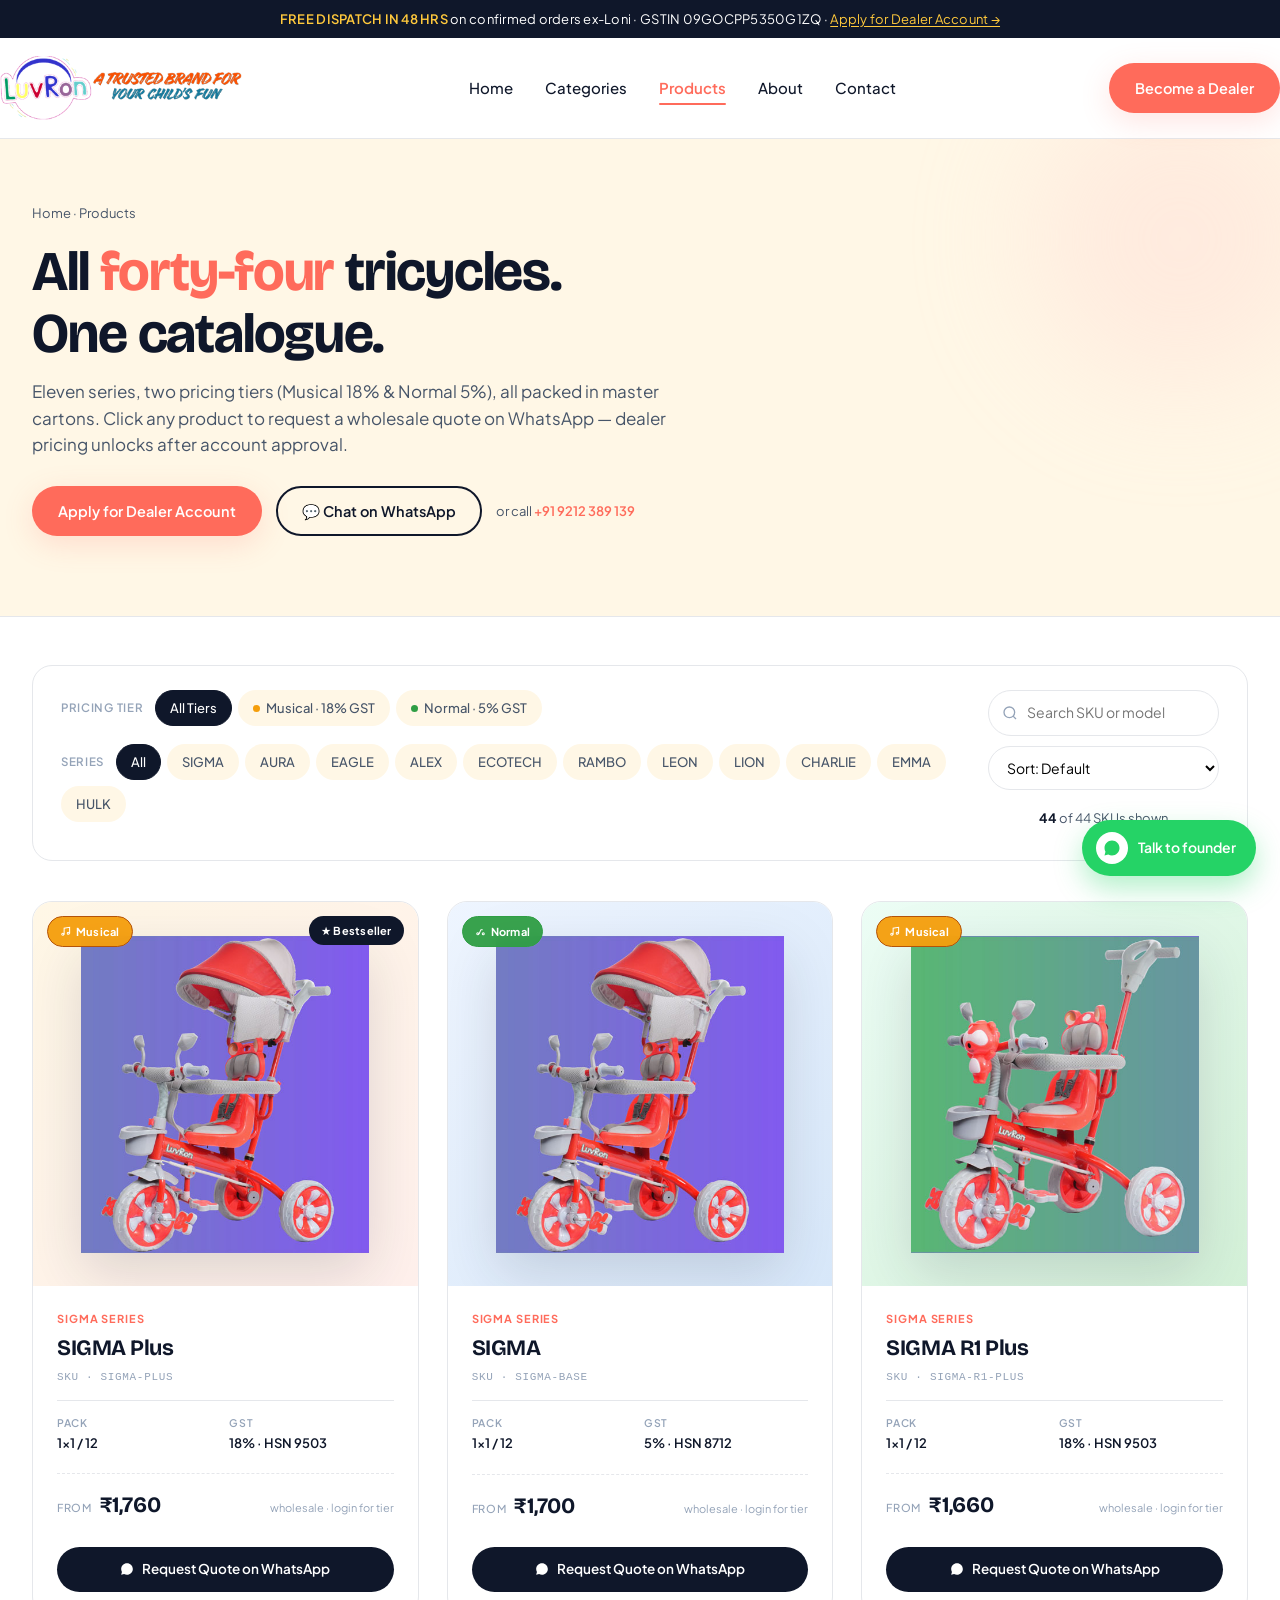
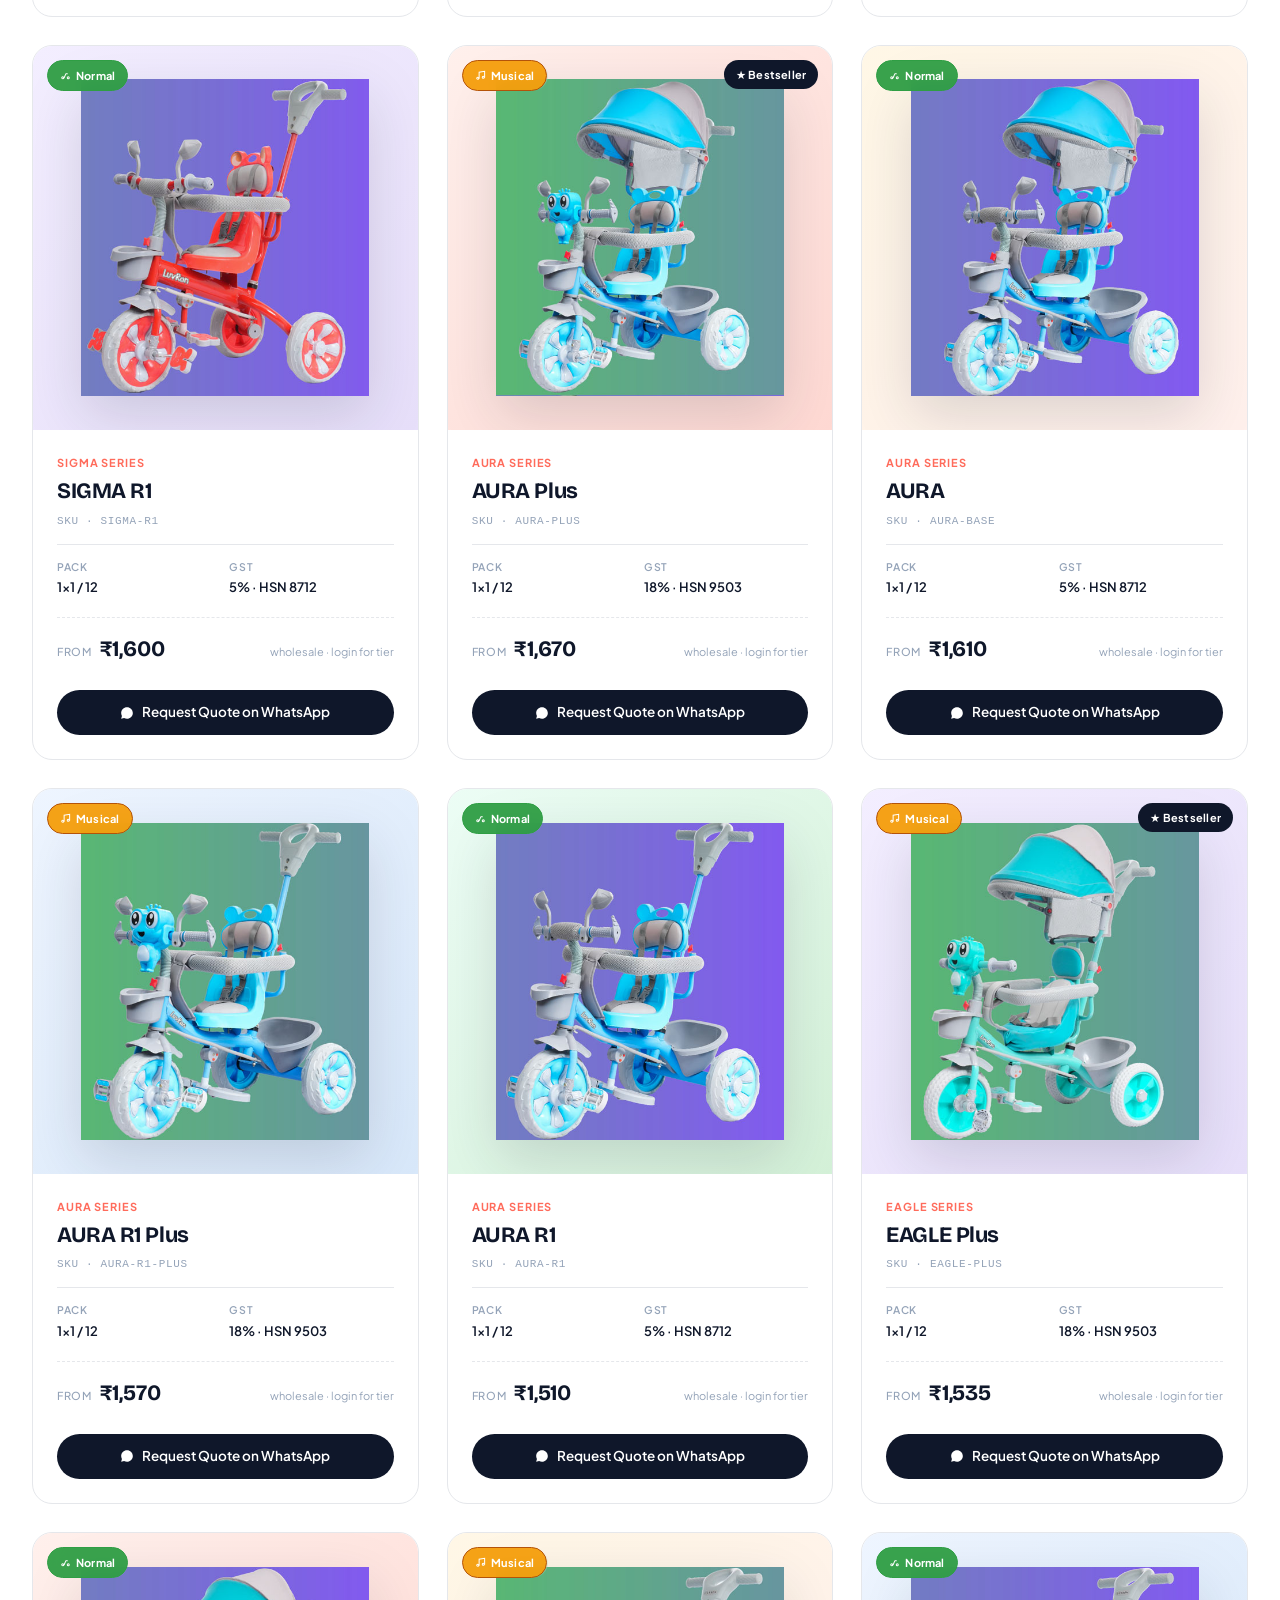
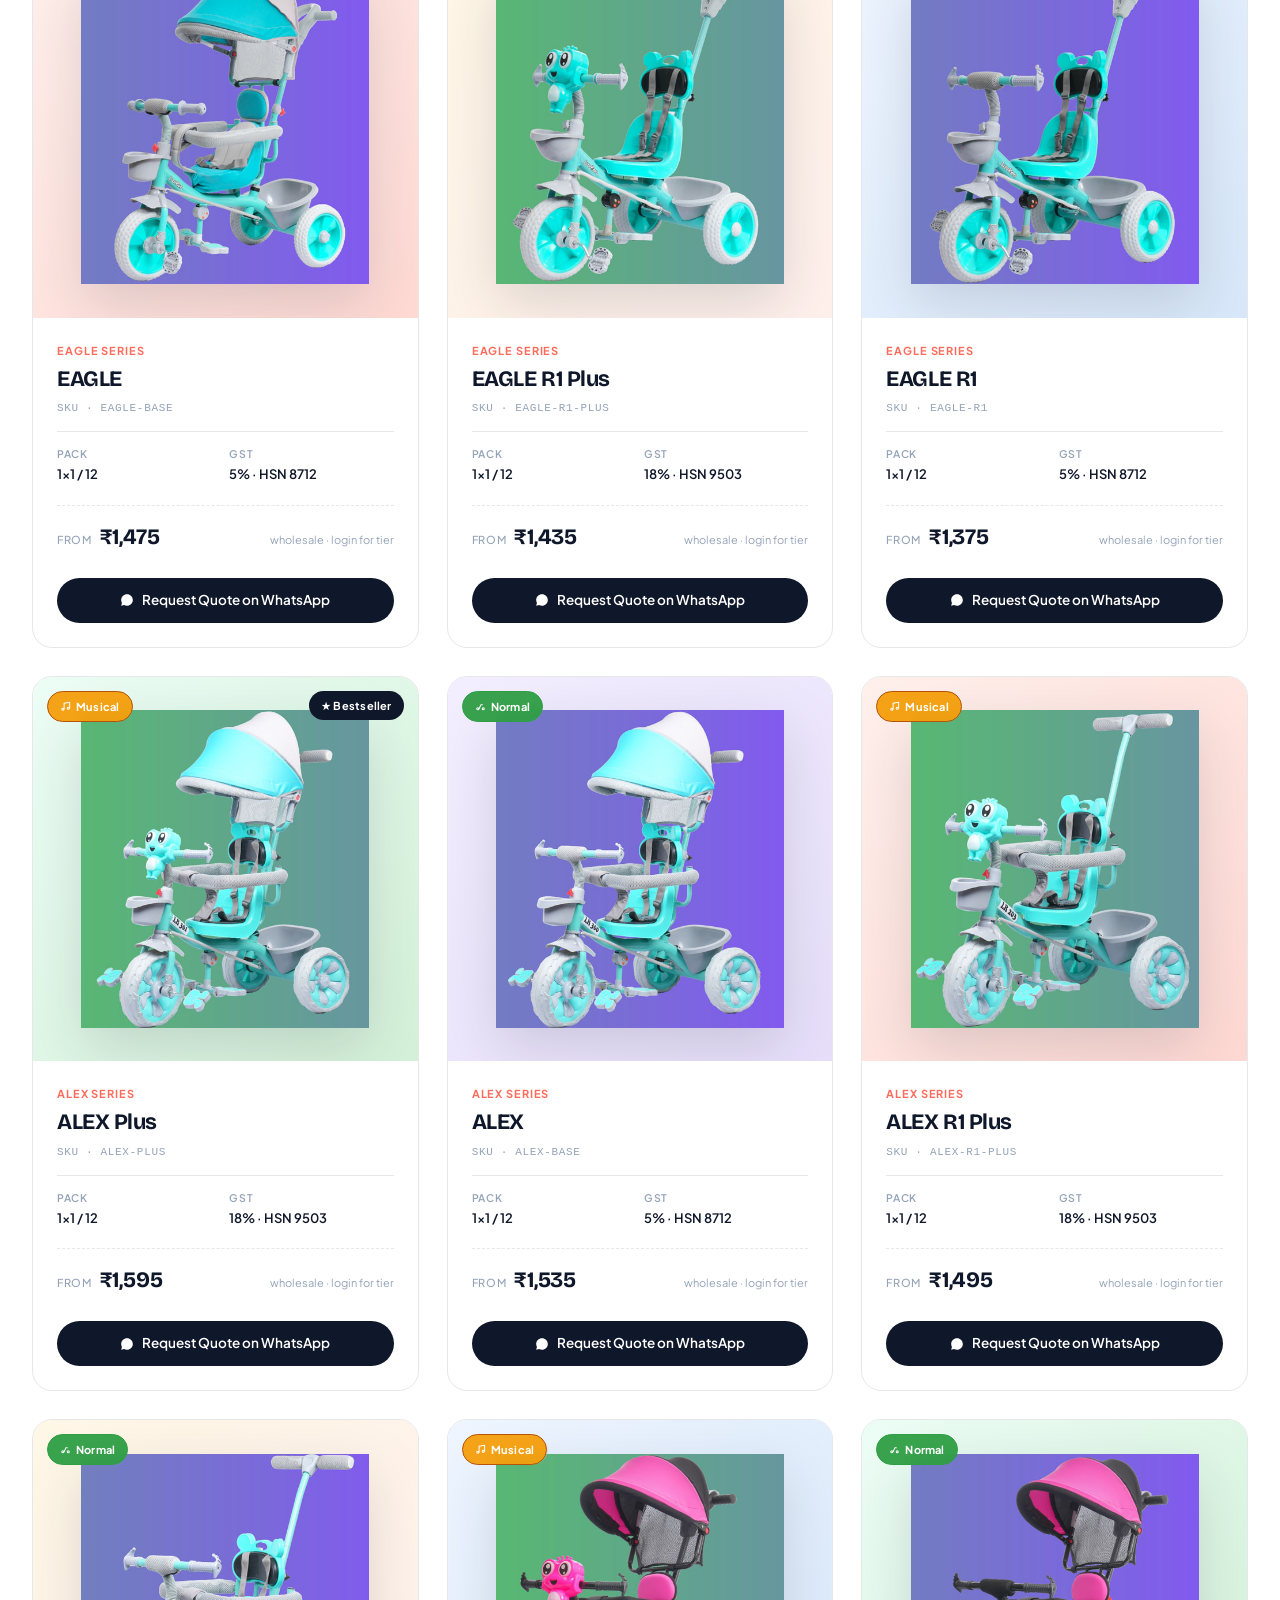
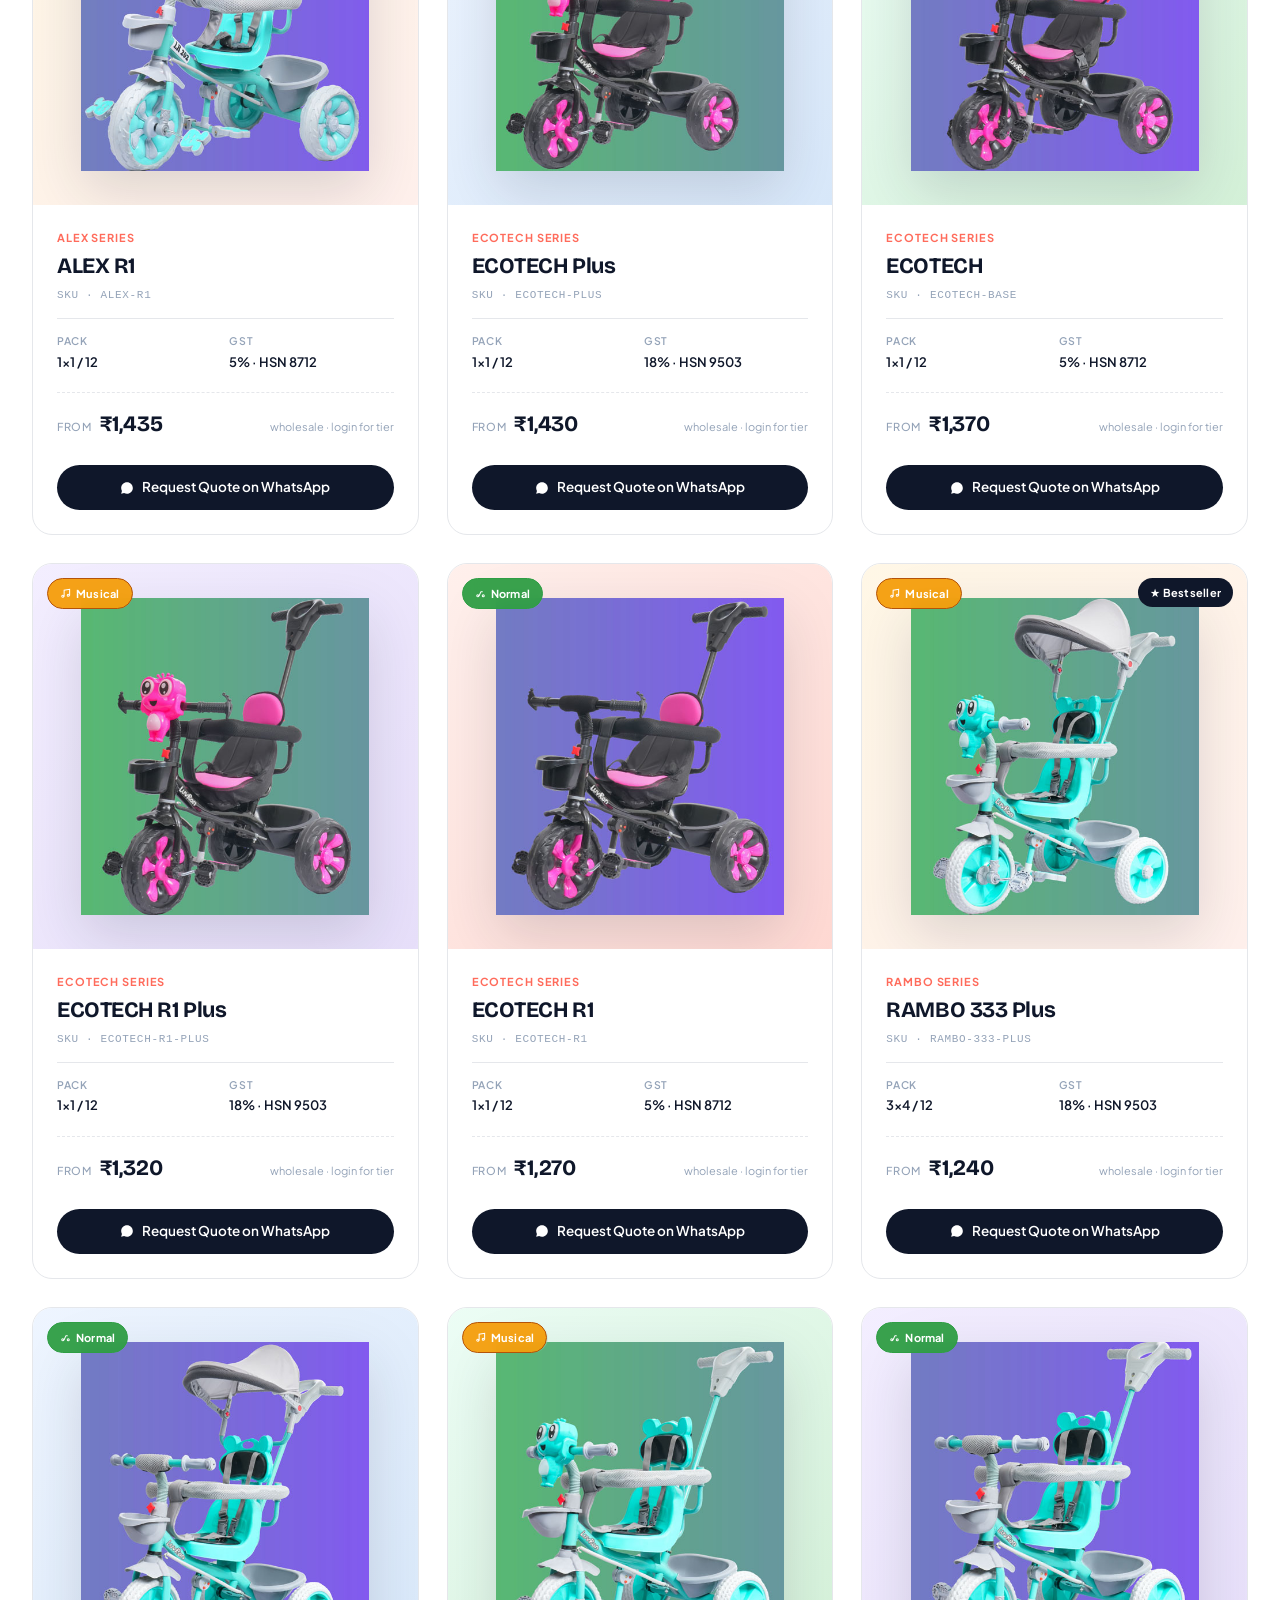
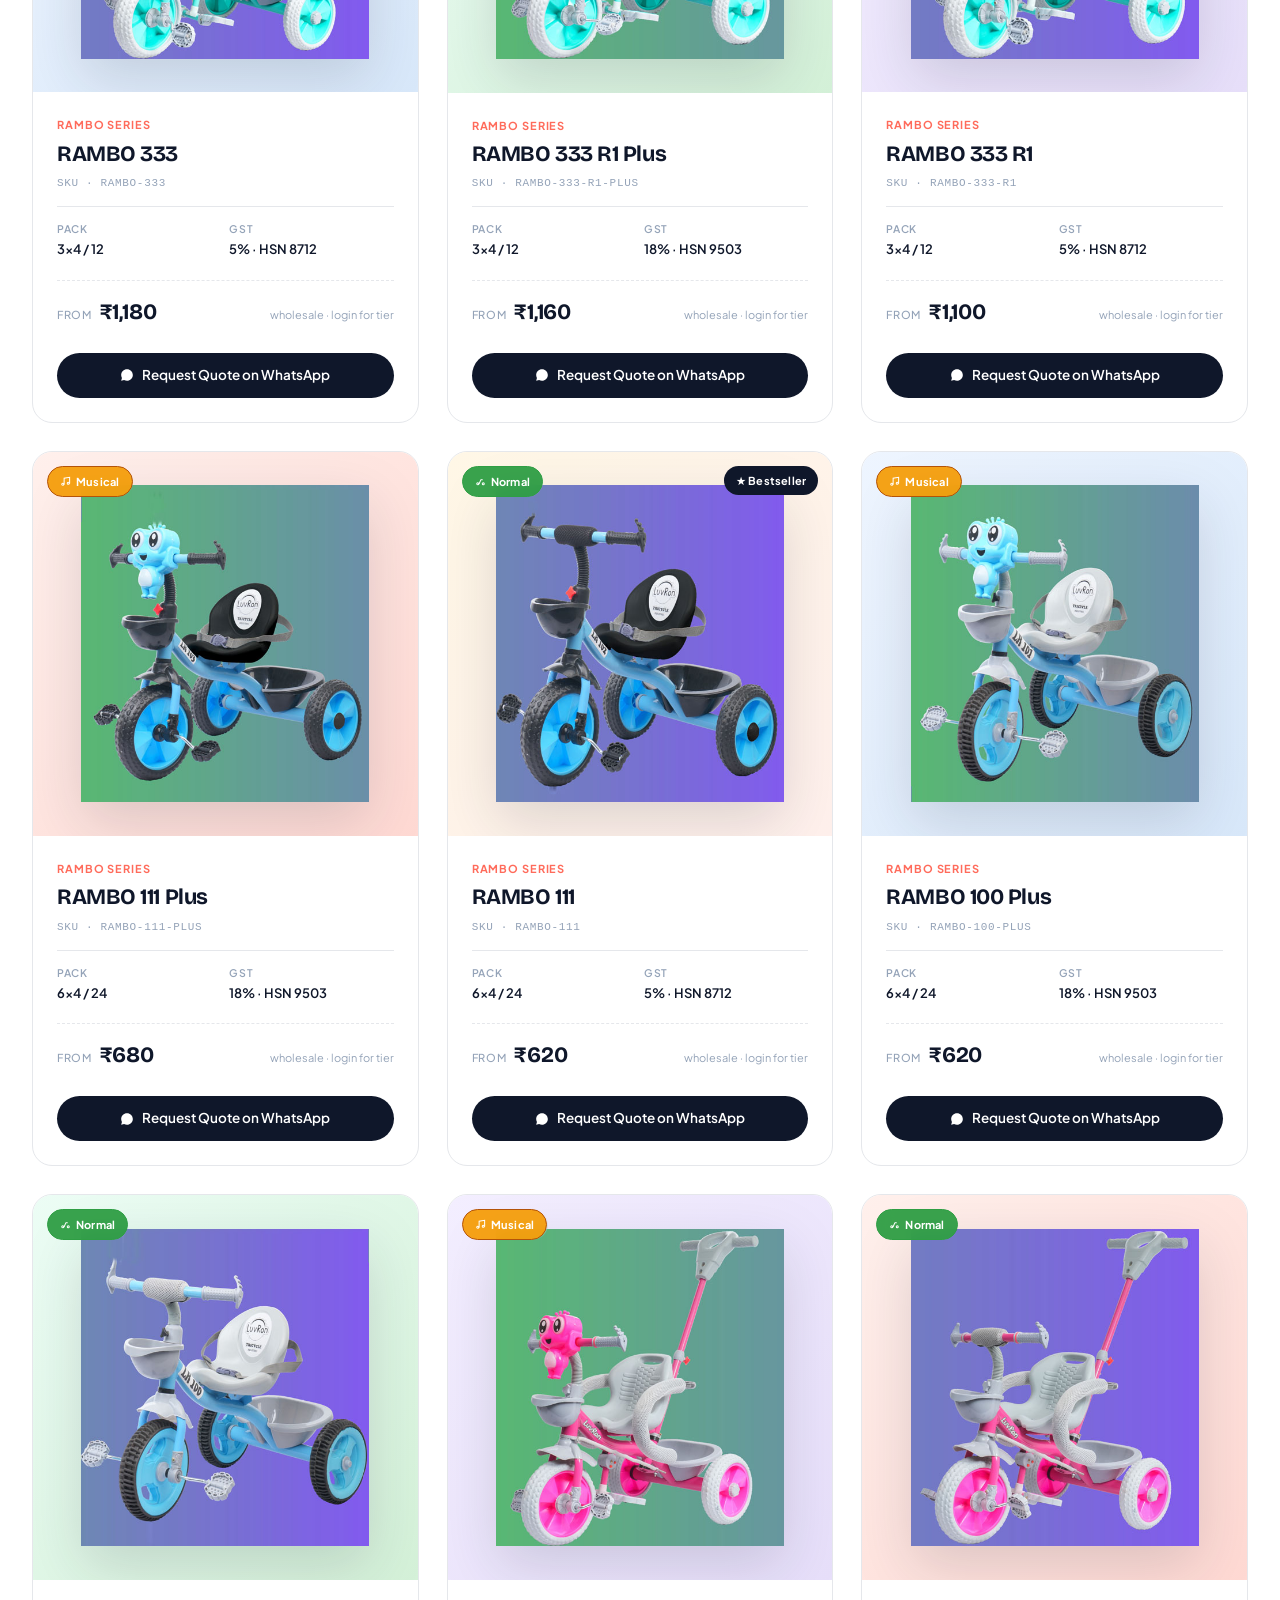
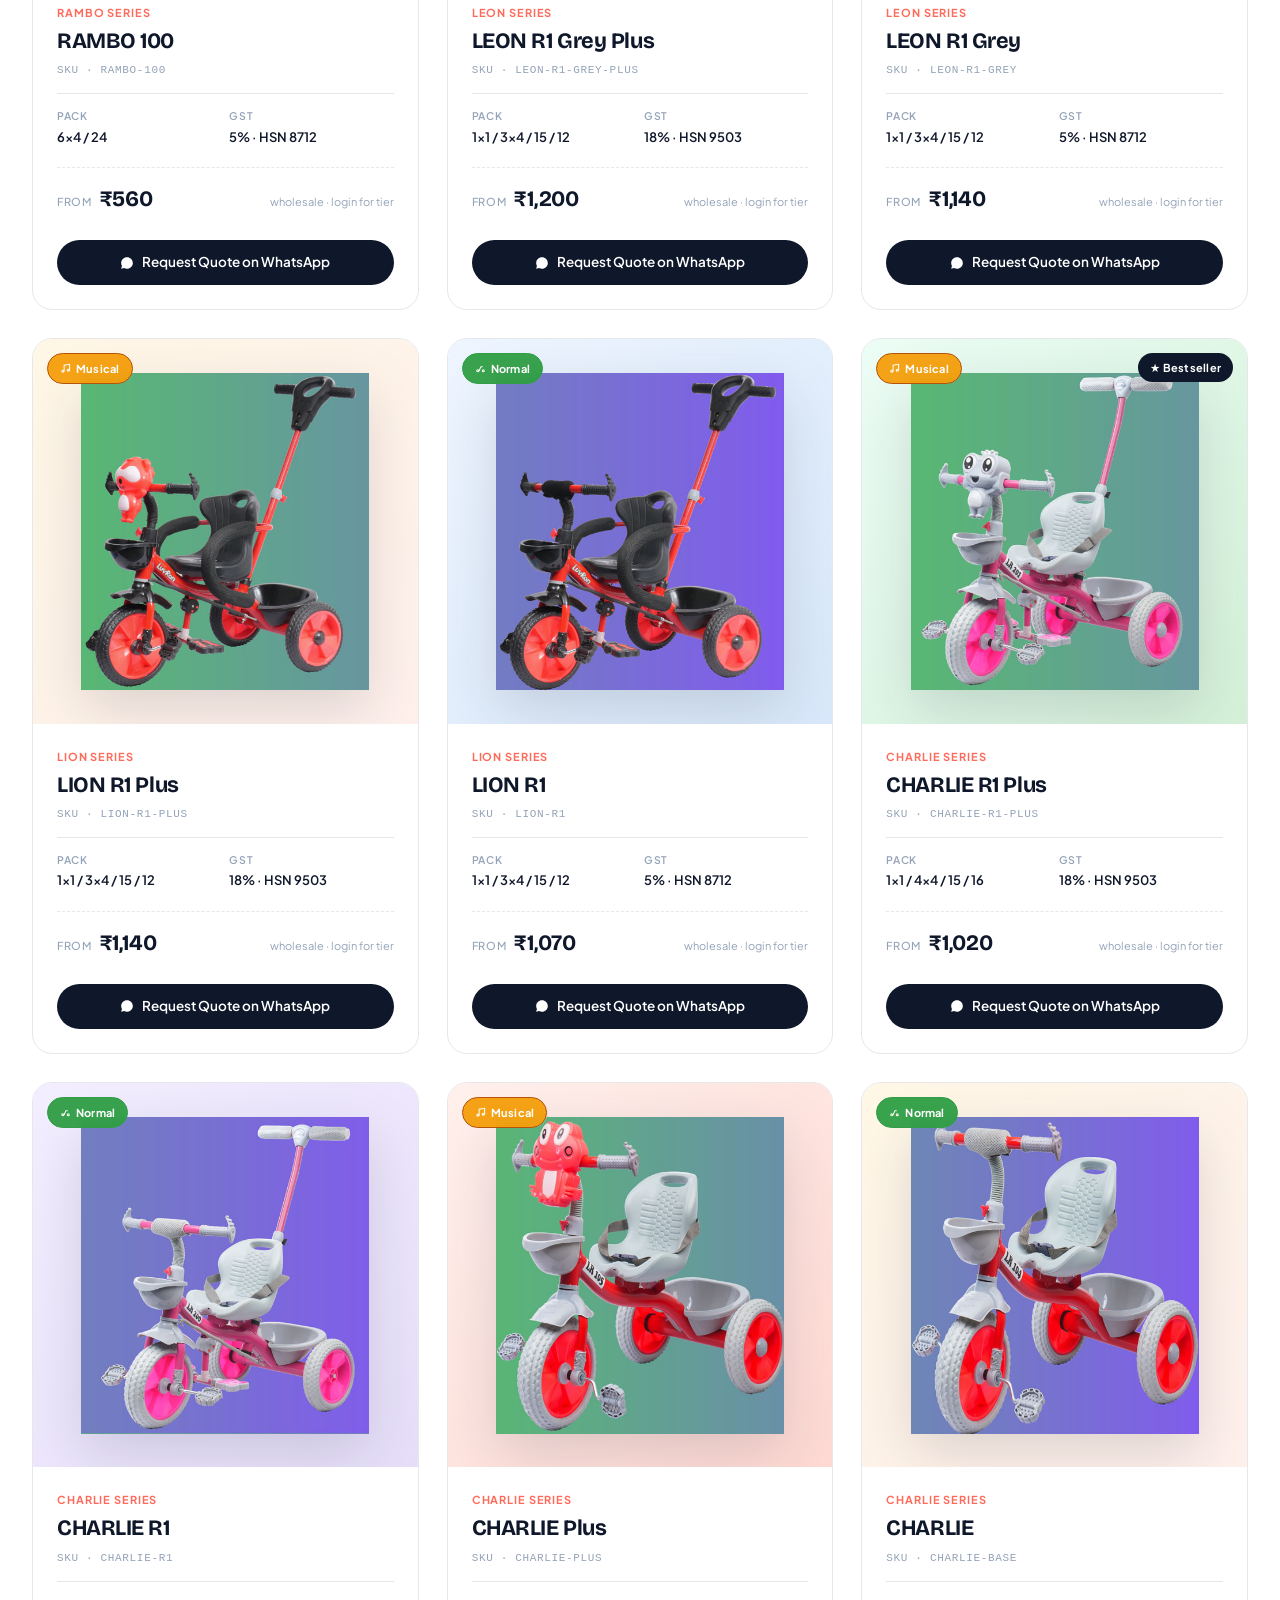
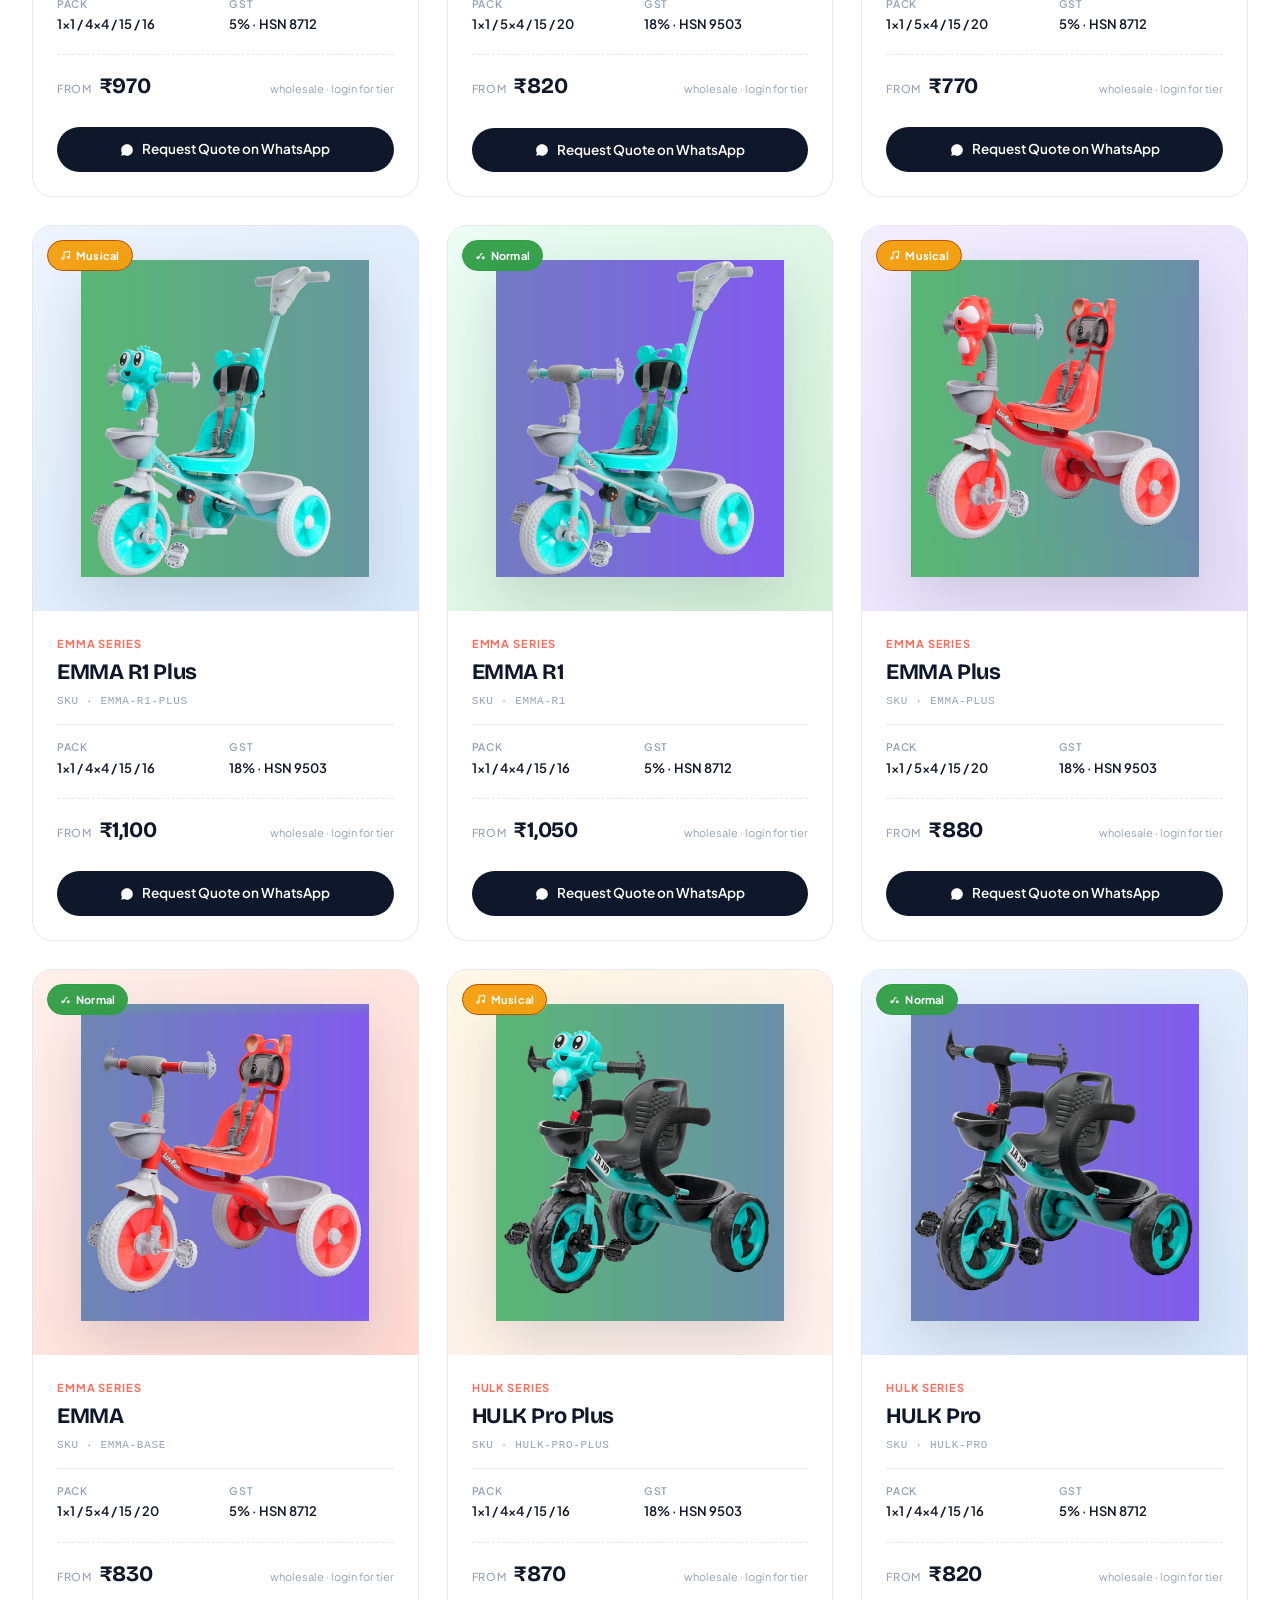
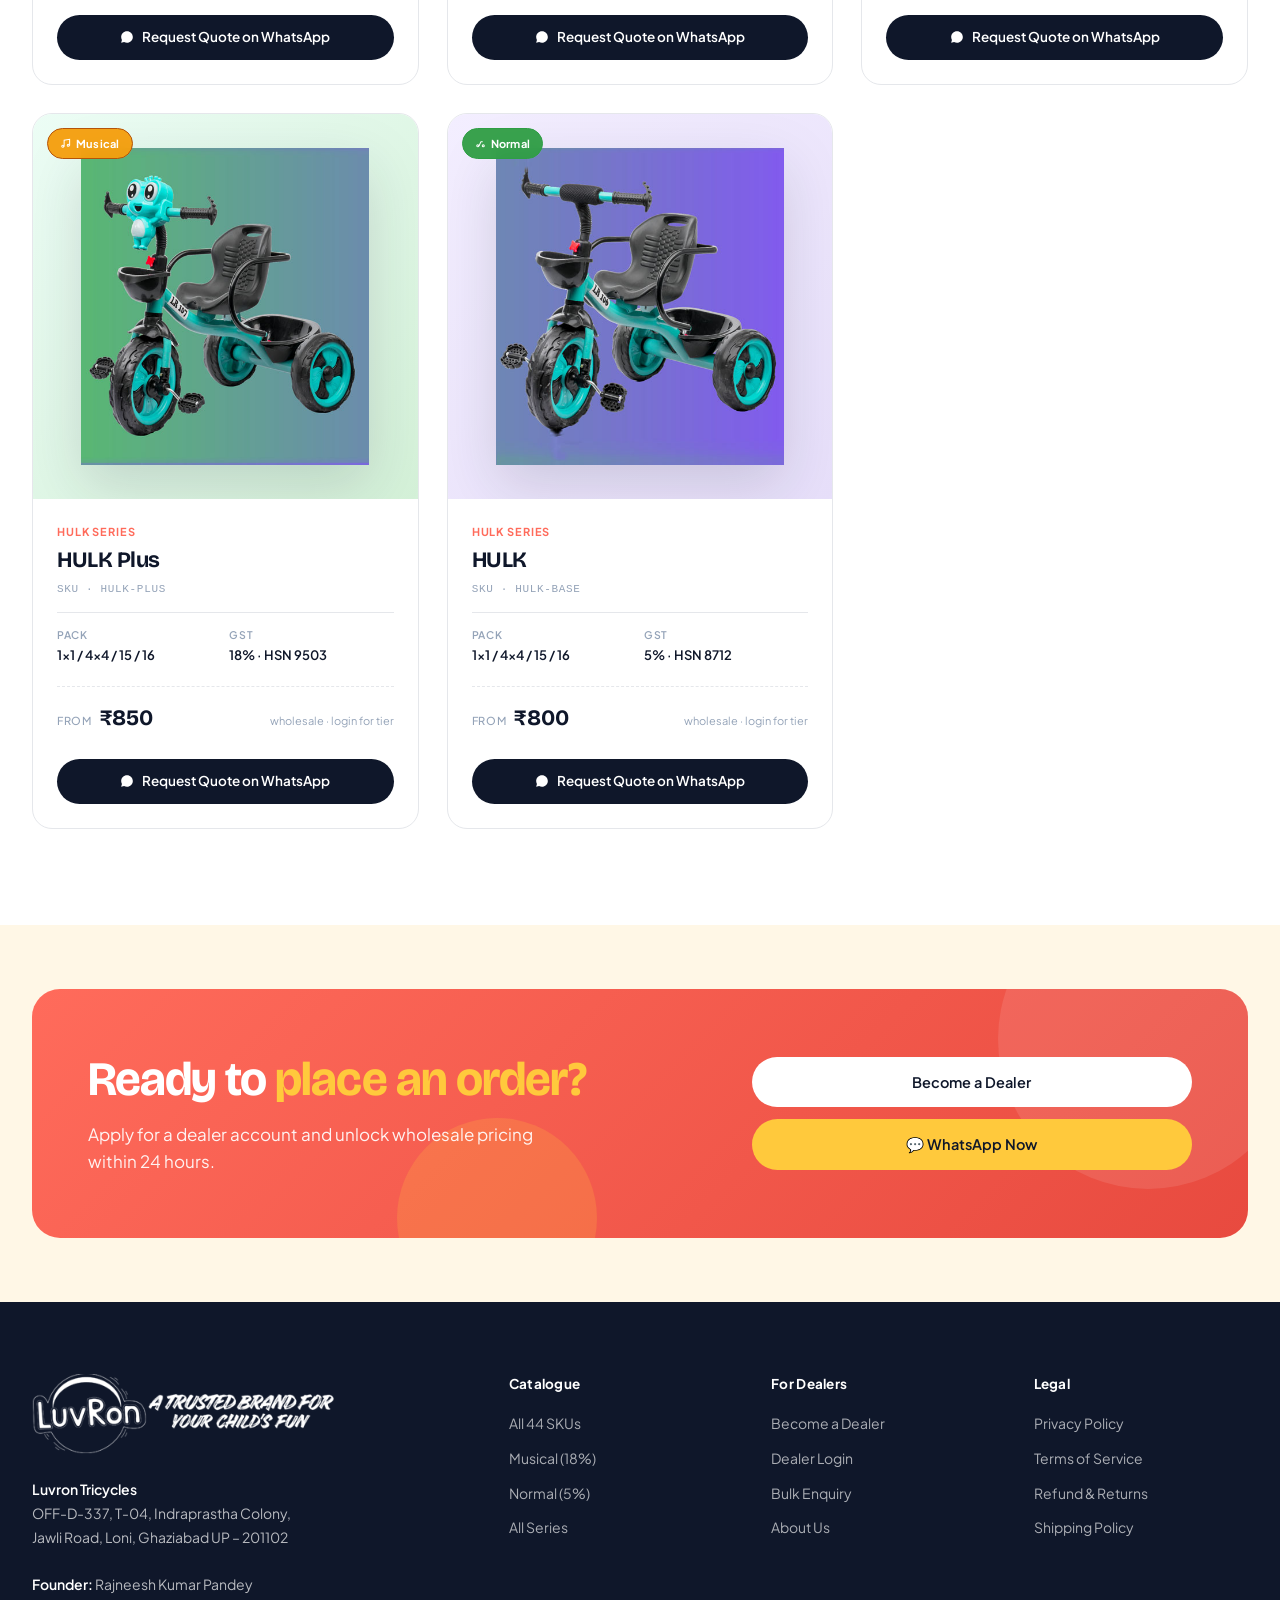
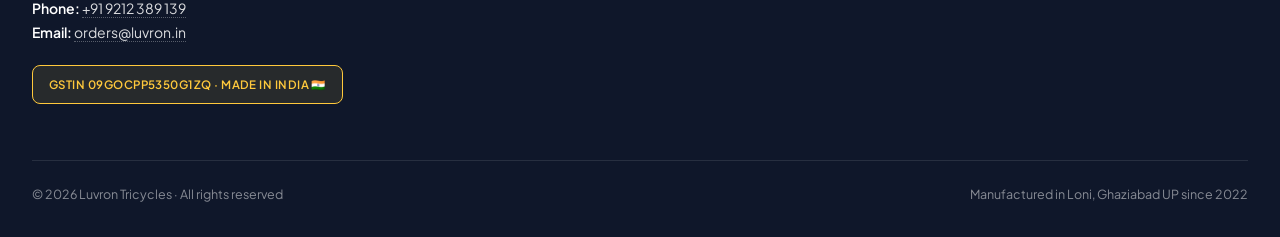
==== commit 0364753f: "Polish design preview: bigger logo, premium product cards, working quote → WhatsApp - Header logo he" ====
--- a/docs/products.html
+++ b/docs/products.html
@@ -34,54 +34,63 @@
     </div>
 </header>
 
-<section class="hero-slim">
+<section class="hero-slim" style="padding: 64px 0 80px;">
     <div class="wrap">
         <div class="breadcrumb"><a href="index.html">Home</a> · <span>Products</span></div>
-        <h1 class="display">The Full <span class="accent">Catalogue.</span></h1>
-        <p class="lead">All 44 SKUs across 11 series. Filter by tier or series, sort by price. Login as a dealer to unlock wholesale pricing.</p>
+        <h1 class="display">All <span class="accent">forty-four</span> tricycles.<br>One catalogue.</h1>
+        <p class="lead">Eleven series, two pricing tiers (Musical 18% &amp; Normal 5%), all packed in master cartons. Click any product to request a wholesale quote on WhatsApp — dealer pricing unlocks after account approval.</p>
+        <div style="display: flex; gap: 14px; flex-wrap: wrap; margin-top: 28px; align-items: center;">
+            <a href="contact.html" class="btn btn-primary">Apply for Dealer Account</a>
+            <a href="https://wa.me/919212389139?text=Hi%20Luvron%2C%20I%27d%20like%20to%20discuss%20wholesale%20pricing%20across%20the%20full%20catalogue." class="btn btn-ghost" target="_blank">💬 Chat on WhatsApp</a>
+            <span style="font-size: 13px; color: var(--ink-soft);">or call <a href="tel:+919212389139" style="color: var(--coral); font-weight: 600;">+91 9212 389 139</a></span>
+        </div>
     </div>
 </section>
 
-<section class="section">
+<section class="section" style="padding-top: 48px;">
     <div class="wrap">
-        <div class="filter-bar">
-            <div class="filter-group">
-                <span class="label">Tier</span>
-                <button class="chip" data-tier="all">All</button>
-                <button class="chip musical-filter" data-tier="musical"><span class="dot"></span>Musical · 18%</button>
-                <button class="chip normal-filter" data-tier="normal"><span class="dot"></span>Normal · 5%</button>
+        <div class="filter-bar" style="background: var(--white); border-radius: var(--radius-lg); padding: 24px 28px; border: 1px solid var(--line); display: grid; grid-template-columns: 1fr auto; gap: 24px; align-items: start;">
+            <div style="display: flex; flex-direction: column; gap: 18px; min-width: 0;">
+                <div class="filter-group" style="flex-wrap: wrap;">
+                    <span class="label">PRICING TIER</span>
+                    <button class="chip" data-tier="all">All Tiers</button>
+                    <button class="chip musical-filter" data-tier="musical"><span class="dot"></span>Musical · 18% GST</button>
+                    <button class="chip normal-filter" data-tier="normal"><span class="dot"></span>Normal · 5% GST</button>
+                </div>
+
+                <div class="filter-group" style="flex-wrap: wrap;">
+                    <span class="label">SERIES</span>
+                    <button class="chip" data-series="all">All</button>
+                    <button class="chip" data-series="SIGMA">SIGMA</button>
+                    <button class="chip" data-series="AURA">AURA</button>
+                    <button class="chip" data-series="EAGLE">EAGLE</button>
+                    <button class="chip" data-series="ALEX">ALEX</button>
+                    <button class="chip" data-series="ECOTECH">ECOTECH</button>
+                    <button class="chip" data-series="RAMBO">RAMBO</button>
+                    <button class="chip" data-series="LEON">LEON</button>
+                    <button class="chip" data-series="LION">LION</button>
+                    <button class="chip" data-series="CHARLIE">CHARLIE</button>
+                    <button class="chip" data-series="EMMA">EMMA</button>
+                    <button class="chip" data-series="HULK">HULK</button>
+                </div>
             </div>
 
-            <div class="filter-group">
-                <span class="label">Series</span>
-                <button class="chip" data-series="all">All</button>
-                <button class="chip" data-series="SIGMA">SIGMA</button>
-                <button class="chip" data-series="AURA">AURA</button>
-                <button class="chip" data-series="EAGLE">EAGLE</button>
-                <button class="chip" data-series="ALEX">ALEX</button>
-                <button class="chip" data-series="ECOTECH">ECOTECH</button>
-                <button class="chip" data-series="RAMBO">RAMBO</button>
-                <button class="chip" data-series="LEON">LEON</button>
-                <button class="chip" data-series="LION">LION</button>
-                <button class="chip" data-series="CHARLIE">CHARLIE</button>
-                <button class="chip" data-series="EMMA">EMMA</button>
-                <button class="chip" data-series="HULK">HULK</button>
+            <div style="display: flex; flex-direction: column; gap: 10px; min-width: 220px;">
+                <div style="position: relative;">
+                    <svg style="position: absolute; left: 14px; top: 50%; transform: translateY(-50%); width: 16px; height: 16px; color: var(--ink-faint);" viewBox="0 0 24 24" fill="none" stroke="currentColor" stroke-width="2"><circle cx="11" cy="11" r="8"/><path d="M21 21l-4.35-4.35"/></svg>
+                    <input type="search" id="search-input" placeholder="Search SKU or model" style="width: 100%; padding: 11px 14px 11px 38px; border: 1.5px solid var(--line); border-radius: 999px; font: inherit; font-size: 14px;">
+                </div>
+                <select id="sort-by" style="padding: 11px 14px; border: 1.5px solid var(--line); border-radius: 999px; font: inherit; font-size: 14px; background: var(--white); cursor: pointer;">
+                    <option value="default">Sort: Default</option>
+                    <option value="price-low">Price: Low to High</option>
+                    <option value="price-high">Price: High to Low</option>
+                    <option value="name">Name: A–Z</option>
+                </select>
+                <div class="results-info" style="text-align: center; padding: 8px 0;"><strong id="result-count">44</strong> of 44 SKUs shown</div>
             </div>
-
-            <div class="filter-group" style="gap: 14px;">
-                <input type="search" id="search-input" placeholder="Search SKU or model" style="padding: 8px 14px; border: 1.5px solid var(--line); border-radius: 999px; font: inherit; min-width: 200px;">
-                <select id="sort-by" style="padding: 8px 14px; border: 1.5px solid var(--line); border-radius: 999px; font: inherit; background: var(--white);">
-                    <option value="default">Sort: Default</option>
-                    <option value="price-low">Price ↑</option>
-                    <option value="price-high">Price ↓</option>
-                    <option value="name">Name A–Z</option>
-                </select>
-            </div>
-
-            <div class="results-info"><strong id="result-count">44</strong> of 44 SKUs</div>
         </div>
 
-        <div class="prod-grid" id="prod-grid"></div>
+        <div class="prod-grid" id="prod-grid" style="margin-top: 40px;"></div>
     </div>
 </section>
 
--- a/docs/styles.css
+++ b/docs/styles.css
@@ -117,7 +117,8 @@
     padding: 18px 0;
 }
 .logo-link { display: flex; align-items: center; flex-shrink: 0; }
-.logo-link img { height: 46px; width: auto; }
+.logo-link img { height: 64px; width: auto; }
+@media (max-width: 720px) { .logo-link img { height: 52px; } }
 
 .site-nav ul { display: flex; gap: 32px; align-items: center; }
 .site-nav a {
@@ -513,140 +514,194 @@
    ============================================================ */
 .prod-grid {
     display: grid;
-    grid-template-columns: repeat(4, 1fr);
-    gap: 24px;
+    grid-template-columns: repeat(3, 1fr);
+    gap: 28px;
 }
 .prod-card {
     background: var(--white);
     border-radius: var(--radius-lg);
     overflow: hidden;
     border: 1px solid var(--line);
-    transition: transform .25s var(--transition), box-shadow .25s var(--transition), border-color .25s;
+    transition: transform .3s var(--transition), box-shadow .3s var(--transition), border-color .3s;
     display: flex;
     flex-direction: column;
+    position: relative;
 }
 .prod-card:hover {
-    transform: translateY(-4px);
-    box-shadow: var(--shadow-2);
+    transform: translateY(-6px);
+    box-shadow: var(--shadow-3);
     border-color: var(--coral-soft);
 }
 .prod-card .img-wrap {
-    aspect-ratio: 1 / 1.05;
+    aspect-ratio: 1 / 1;
     background: linear-gradient(135deg, var(--bg-cream) 0%, var(--bg-peach) 100%);
     position: relative;
     display: flex;
     align-items: center;
     justify-content: center;
     overflow: hidden;
-}
+    padding: 20px;
+}
+/* Soft pastel rotation per card position */
+.prod-card:nth-child(5n+1) .img-wrap { background: linear-gradient(135deg, var(--bg-cream), var(--bg-peach)); }
+.prod-card:nth-child(5n+2) .img-wrap { background: linear-gradient(135deg, var(--bg-sky), #d8e8fa); }
+.prod-card:nth-child(5n+3) .img-wrap { background: linear-gradient(135deg, var(--bg-mint), #d4f1d8); }
+.prod-card:nth-child(5n+4) .img-wrap { background: linear-gradient(135deg, var(--bg-lavender), #e7dffa); }
+.prod-card:nth-child(5n)   .img-wrap { background: linear-gradient(135deg, var(--bg-peach), #ffd9d3); }
+
 .prod-card .img-wrap img {
-    max-width: 80%;
-    max-height: 80%;
+    max-width: 92%;
+    max-height: 92%;
     object-fit: contain;
-    transition: transform .35s var(--transition);
-    filter: drop-shadow(0 12px 18px rgba(15, 23, 42, 0.1));
-}
-.prod-card:hover .img-wrap img { transform: scale(1.06) rotate(-2deg); }
+    transition: transform .4s var(--transition);
+    filter: drop-shadow(0 20px 28px rgba(15, 23, 42, 0.14));
+}
+.prod-card:hover .img-wrap img { transform: scale(1.08) rotate(-3deg); }
 
 .prod-card .badge {
     position: absolute;
-    top: 12px;
-    padding: 5px 10px;
+    top: 14px;
+    padding: 6px 12px;
     border-radius: 999px;
     font-size: 11px;
-    font-weight: 600;
+    font-weight: 700;
     display: inline-flex;
     align-items: center;
     gap: 5px;
-    backdrop-filter: blur(6px);
+    backdrop-filter: blur(8px);
+    letter-spacing: 0.02em;
+    z-index: 2;
 }
 .prod-card .badge.musical {
-    left: 12px;
-    background: rgba(245, 158, 11, 0.15);
-    color: var(--marigold-deep);
-    border: 1px solid var(--marigold-soft);
+    left: 14px;
+    background: rgba(245, 158, 11, 0.95);
+    color: white;
+    border: 1px solid var(--marigold-deep);
 }
 .prod-card .badge.normal {
-    left: 12px;
-    background: rgba(81, 207, 102, 0.15);
-    color: var(--mint-deep);
-    border: 1px solid var(--mint-soft);
+    left: 14px;
+    background: rgba(47, 158, 68, 0.95);
+    color: white;
+    border: 1px solid var(--mint-deep);
 }
 .prod-card .badge svg { width: 11px; height: 11px; }
 .prod-card .badge.bestseller {
-    right: 12px;
+    right: 14px;
     background: var(--ink);
     color: var(--white);
 }
 
-.prod-card .body { padding: 18px 18px 20px; flex: 1; display: flex; flex-direction: column; }
+.prod-card .body {
+    padding: 24px;
+    flex: 1;
+    display: flex;
+    flex-direction: column;
+    gap: 8px;
+}
 .prod-card .series-pill {
     display: inline-block;
-    font-size: 10.5px;
-    font-weight: 700;
-    letter-spacing: 0.06em;
+    font-size: 11px;
+    font-weight: 700;
+    letter-spacing: 0.08em;
     color: var(--coral);
     text-transform: uppercase;
-    margin-bottom: 6px;
 }
 .prod-card h3 {
     font-family: "Bricolage Grotesque", sans-serif;
-    font-variation-settings: "opsz" 24;
-    font-size: 16px;
-    color: var(--ink);
-    line-height: 1.2;
-    letter-spacing: -0.01em;
-    font-weight: 700;
-    margin-bottom: 8px;
-    flex: 1;
+    font-variation-settings: "opsz" 32;
+    font-size: 22px;
+    color: var(--ink);
+    line-height: 1.15;
+    letter-spacing: -0.02em;
+    font-weight: 700;
+    margin: 0;
 }
 .prod-card .sku {
     font-family: "SFMono-Regular", "Consolas", monospace;
+    font-size: 11px;
+    color: var(--ink-faint);
+    letter-spacing: 0.06em;
+}
+.prod-card .meta {
+    display: grid;
+    grid-template-columns: 1fr 1fr;
+    gap: 8px;
+    font-size: 12.5px;
+    color: var(--ink-soft);
+    margin-top: 6px;
+    padding-top: 14px;
+    border-top: 1px solid var(--line);
+}
+.prod-card .meta-item .k {
+    display: block;
     font-size: 10.5px;
     color: var(--ink-faint);
-    letter-spacing: 0.04em;
-    margin-bottom: 12px;
-}
-.prod-card .meta {
-    display: flex;
-    justify-content: space-between;
-    font-size: 12px;
-    color: var(--ink-soft);
-    border-top: 1px solid var(--line);
-    padding-top: 12px;
-    margin-bottom: 12px;
-}
-.prod-card .meta strong { color: var(--ink); font-weight: 600; }
-.prod-card .price-wrap {
-    display: flex;
-    justify-content: space-between;
-    align-items: center;
-    margin-top: auto;
-}
-.prod-card .price-wrap .price {
-    font-family: "Bricolage Grotesque", sans-serif;
-    font-weight: 700;
-    color: var(--ink);
-    font-size: 16px;
-}
-.prod-card .price-wrap .price .from {
+    text-transform: uppercase;
+    letter-spacing: 0.06em;
+    margin-bottom: 2px;
+    font-weight: 600;
+}
+.prod-card .meta-item .v {
+    color: var(--ink);
+    font-weight: 600;
+    font-size: 13px;
+}
+.prod-card .price-line {
+    display: flex;
+    align-items: baseline;
+    gap: 8px;
+    margin-top: 12px;
+    padding-top: 14px;
+    border-top: 1px dashed var(--line);
+}
+.prod-card .price-line .from {
     font-size: 11px;
     color: var(--ink-faint);
     font-weight: 500;
-    margin-right: 4px;
-}
-.prod-card .quote-link {
-    font-size: 12.5px;
-    color: var(--coral);
+    text-transform: uppercase;
+    letter-spacing: 0.06em;
+}
+.prod-card .price-line .price {
+    font-family: "Bricolage Grotesque", sans-serif;
+    font-variation-settings: "opsz" 32;
+    font-weight: 700;
+    color: var(--ink);
+    font-size: 22px;
+    letter-spacing: -0.01em;
+}
+.prod-card .price-line .price-note {
+    font-size: 11px;
+    color: var(--ink-faint);
+    margin-left: auto;
+}
+.prod-card .quote-btn {
+    display: flex;
+    align-items: center;
+    justify-content: center;
+    gap: 8px;
+    width: 100%;
+    padding: 12px 16px;
+    margin-top: 16px;
+    background: var(--ink);
+    color: var(--white);
+    border-radius: 999px;
+    font-size: 13.5px;
     font-weight: 600;
-    display: inline-flex;
-    align-items: center;
-    gap: 4px;
-}
-.prod-card .quote-link svg { width: 12px; height: 12px; }
-
-@media (max-width: 1100px) { .prod-grid { grid-template-columns: repeat(3, 1fr); } }
-@media (max-width: 720px) { .prod-grid { grid-template-columns: repeat(2, 1fr); gap: 14px; } .prod-card .body { padding: 14px; } }
+    transition: background .2s, transform .2s;
+}
+.prod-card:hover .quote-btn {
+    background: var(--coral);
+    transform: translateY(-1px);
+    box-shadow: var(--shadow-glow);
+}
+.prod-card .quote-btn svg { width: 14px; height: 14px; flex-shrink: 0; }
+
+@media (max-width: 1024px) { .prod-grid { grid-template-columns: repeat(2, 1fr); gap: 20px; } }
+@media (max-width: 600px) {
+    .prod-grid { grid-template-columns: 1fr; gap: 16px; }
+    .prod-card .body { padding: 20px; }
+    .prod-card h3 { font-size: 20px; }
+}
 
 /* ============================================================
    FEATURE GRID — Why Luvron etc.
@@ -932,7 +987,7 @@
     gap: 48px;
     margin-bottom: 56px;
 }
-.footer-brand img { height: 50px; margin-bottom: 24px; filter: brightness(0) invert(1); }
+.footer-brand img { height: 80px; margin-bottom: 24px; filter: brightness(0) invert(1); }
 .footer-brand .nap { font-size: 14px; line-height: 1.7; margin-bottom: 20px; max-width: 340px; }
 .footer-brand .nap strong { color: var(--white); font-weight: 600; }
 .footer-brand .nap a { color: rgba(255, 255, 255, 0.85); border-bottom: 1px dotted rgba(255, 255, 255, 0.3); }
